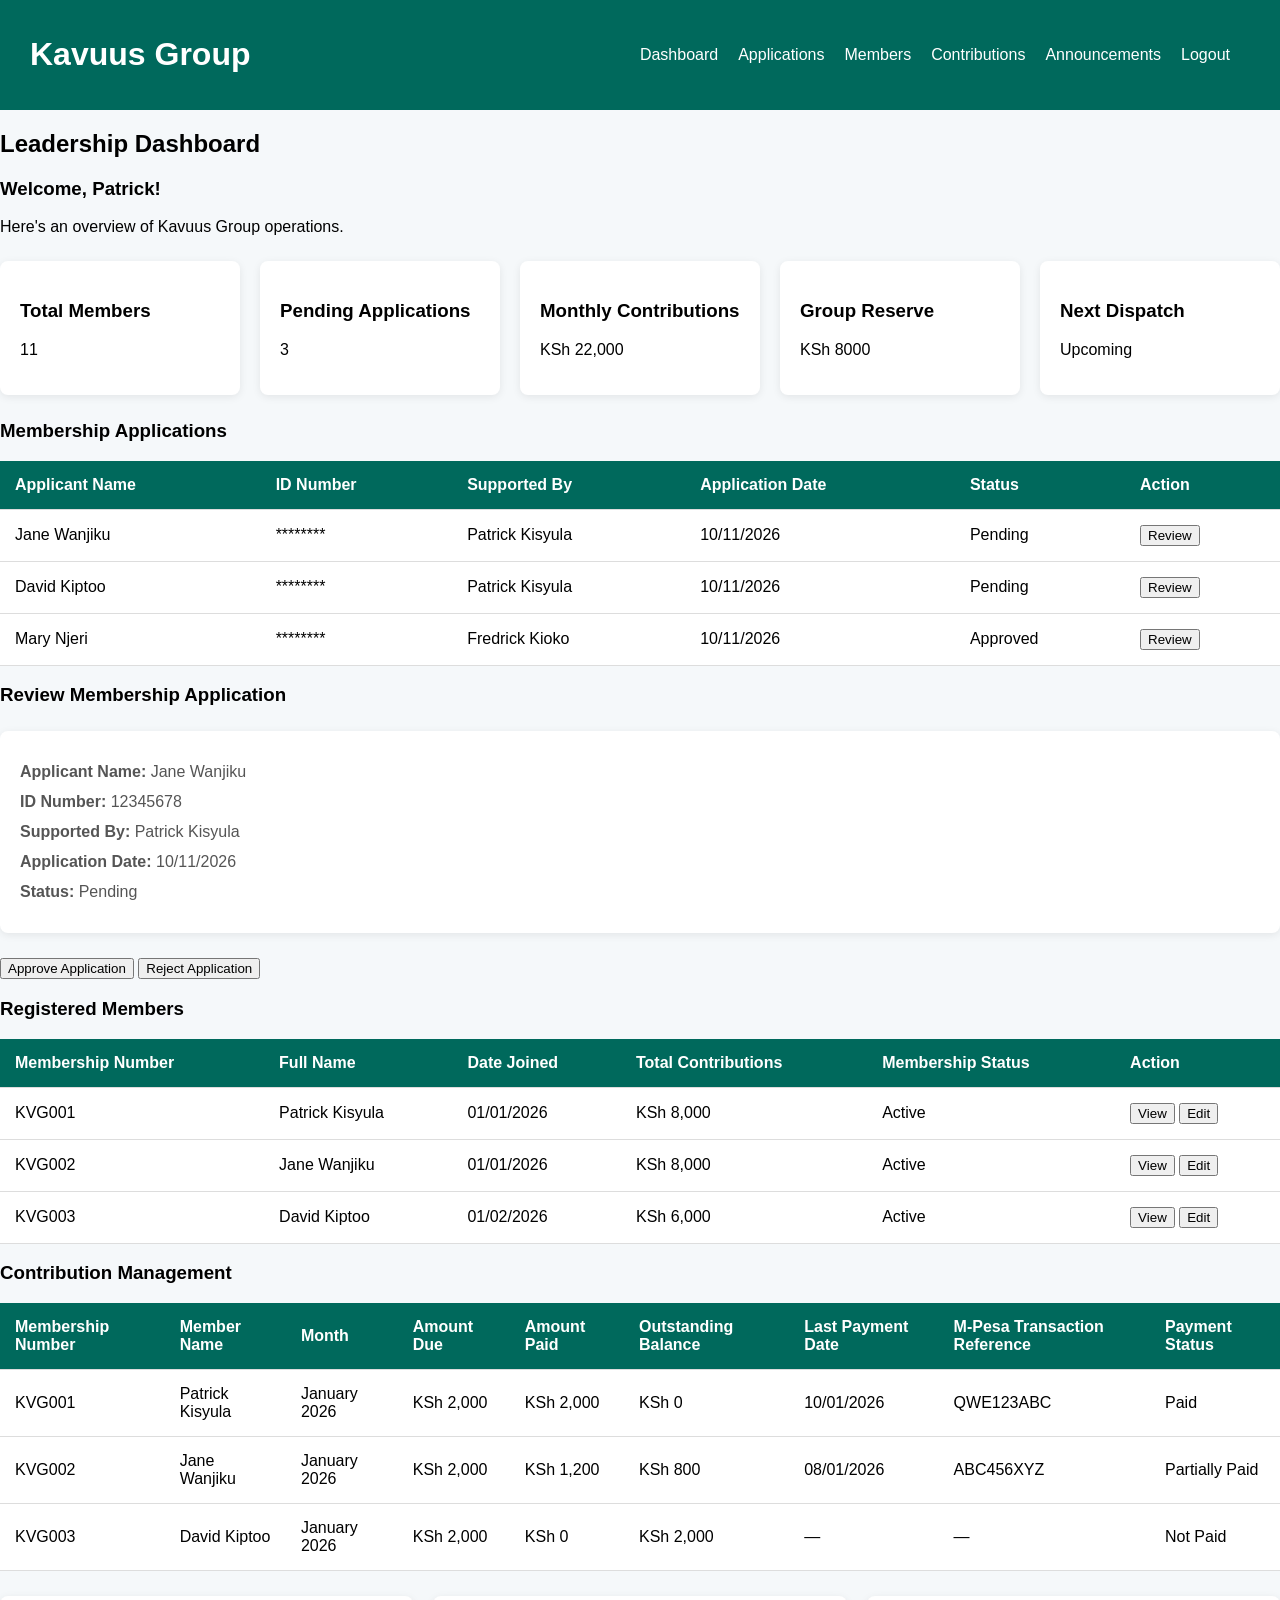
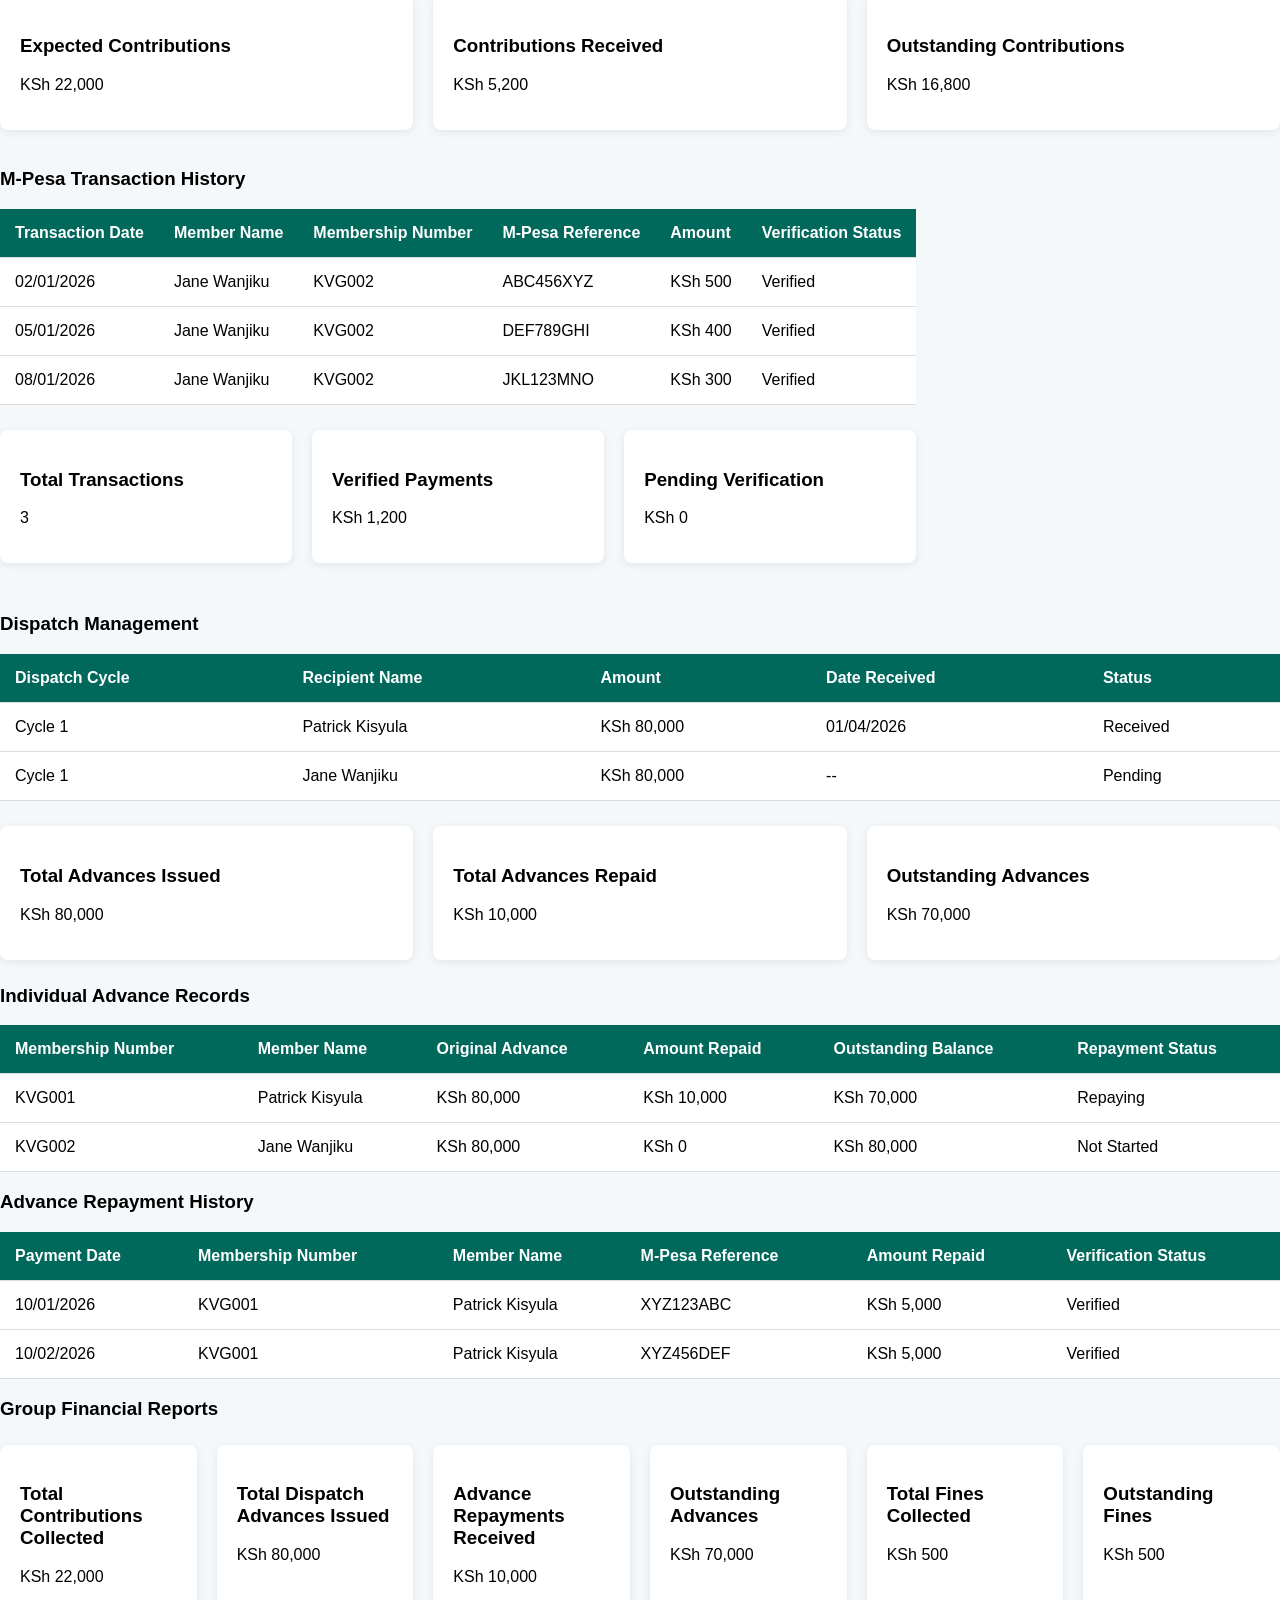
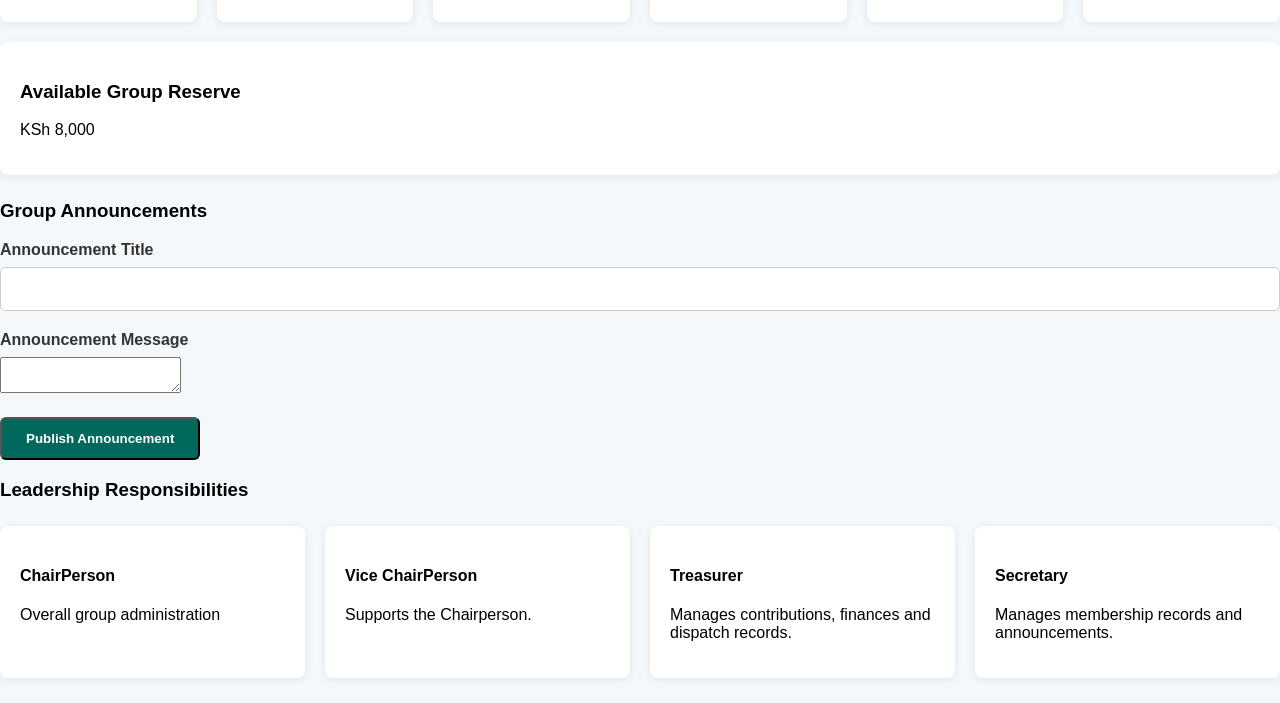
==== leadership/dashboard.html @ bb783218 "Build leadership dashboard structure" ====
<!DOCTYPE html>
<html lang="en">
<head>
    <meta charset="UTF-8">
    <meta name="viewport" content="width=device-width, initial-scale=1.0">
    <title>Kavuus Group | Leadership Dashboard</title>
    <link rel="stylesheet" href="../css/style.css">
</head>
<body>
    <header>
        <h1>Kavuus Group</h1>
        <nav>
            <ul>
                <li><a href="#">Dashboard</a></li>
                <li><a href="#applications">Applications</a></li>
                <li><a href="#members">Members</a></li>
                <li><a href="#contributions">Contributions</a></li>
                <li><a href="#announcements">Announcements</a></li>
                <li><a href="../index.html">Logout</a></li> 
            </ul>
        </nav>
    </header>
    <main>
        <h2>Leadership Dashboard</h2>
        <div class="welcome-section">
            <h3>Welcome, Patrick!</h3>
            <p>Here's an overview of Kavuus Group operations.</p>
        </div>

        <div class="dashboard-cards">
            <div class="dashboard-card">
                <h3>Total Members</h3>
                <p>11</p>
            </div>
            <div class="dashboard-card">
                <h3>Pending Applications</h3>
                <p>3</p>
            </div>
             <div class="dashboard-card">
                <h3>Monthly Contributions</h3>
                <p>KSh 22,000</p>
            </div>
             <div class="dashboard-card">
                <h3>Group Reserve</h3>
                <p>KSh 8000</p>
            </div>
             <div class="dashboard-card">
                <h3>Next Dispatch</h3>
                <p>Upcoming</p>
            </div>
        </div>
        <section id="applications">
            <h3>Membership Applications</h3>
            <table class="contribution-table">
                <thead>
                    <tr>
                        <th>Applicant Name</th>
                        <th>ID Number</th>
                        <th>Supported By</th>
                        <th>Application Date</th>
                        <th>Status</th>
                        <th>Action</th>
                    </tr>
                </thead>
                <tbody>
                    <tr>
                        <td>Jane Wanjiku</td>
                        <td>********</td>
                        <td>Patrick Kisyula</td>
                        <td>10/11/2026</td>
                        <td>Pending</td>
                        <td>
                            <button type="button">Review</button>
                        </td>
                    </tr>
                     <tr>
                        <td>David Kiptoo</td>
                        <td>********</td>
                        <td>Patrick Kisyula</td>
                        <td>10/11/2026</td>
                        <td>Pending</td>
                        <td>
                            <button type="button">Review</button>
                        </td>
                    </tr>
                     <tr>
                        <td>Mary Njeri</td>
                        <td>********</td>
                        <td>Fredrick Kioko</td>
                        <td>10/11/2026</td>
                        <td>Approved</td>
                        <td>
                            <button type="button">Review</button>
                        </td>
                    </tr>
                </tbody>
            </table>
            <div id="application-review">
                <h3>Review Membership Application</h3>
                <div class="member-profile">
                    <p><strong>Applicant Name:</strong> Jane Wanjiku</p>
                    <p><strong>ID Number:</strong> 12345678</p>
                    <p><strong>Supported By:</strong> Patrick Kisyula</p>
                    <p><strong>Application Date:</strong> 10/11/2026</p>
                    <p><strong>Status:</strong> Pending</p>
                </div>
                <div class="application-actions">
                    <button type="button">Approve Application</button>
                    <button type="button">Reject Application</button>
                </div>
            </div>
        </section>
        <section id="members">
            <h3>Registered Members</h3>

            <table class="contribution-table">
                <thead>
                    <tr>
                        <th>Membership Number</th>
                        <th>Full Name</th>
                        <th>Date Joined</th>
                        <th>Total Contributions</th>
                        <th>Membership Status</th>
                        <th>Action</th>
                    </tr>
                </thead>
                <tbody>
                    <tr>
                        <td>KVG001</td>
                        <td>Patrick Kisyula</td>
                        <td>01/01/2026</td>
                        <td>KSh 8,000</td>
                        <td>Active</td>
                        <td>
                            <button type="button">View</button>
                            <button type="button">Edit</button>
                        </td>
                    </tr>
                    <tr>
                        <td>KVG002</td>
                        <td>Jane Wanjiku</td>
                        <td>01/01/2026</td>
                        <td>KSh 8,000</td>
                        <td>Active</td>
                        <td>
                            <button type="button">View</button>
                            <button type="button">Edit</button>
                        </td>
                    </tr>
                      <tr>
                        <td>KVG003</td>
                        <td>David Kiptoo</td>
                        <td>01/02/2026</td>
                        <td>KSh 6,000</td>
                        <td>Active</td>
                        <td>
                            <button type="button">View</button>
                            <button type="button">Edit</button>
                        </td>
                    </tr>
                </tbody>
            </table>
        </section>
        <section id="contributions">
            <h3>Contribution Management</h3>
            <table class="contribution-table">
                <thead>
                    <tr>
                        <th>Membership Number</th>
                        <th>Member Name</th>
                        <th>Month</th>
                        <th>Amount Due</th>
                        <th>Amount Paid</th>
                        <th>Outstanding Balance</th>
                        <th>Last Payment Date</th>
                        <th>M-Pesa Transaction Reference</th>
                        <th>Payment Status</th>
                    </tr>
                </thead>
                <tbody>
                    <tr>
                        <td>KVG001</td>
                        <td>Patrick Kisyula</td>
                        <td>January 2026</td>
                        <td>KSh 2,000</td>
                        <td>KSh 2,000</td>
                        <td>KSh 0</td>
                        <td>10/01/2026</td>
                        <td>QWE123ABC</td>
                        <td>Paid</td>
                    </tr>

                    <tr>
                        <td>KVG002</td>
                        <td>Jane Wanjiku</td>
                        <td>January 2026</td>
                        <td>KSh 2,000</td>
                        <td>KSh 1,200</td>
                        <td>KSh 800</td>
                        <td>08/01/2026</td>
                        <td>ABC456XYZ</td>
                        <td>Partially Paid</td>
                    </tr>

                    <tr>
                        <td>KVG003</td>
                        <td>David Kiptoo</td>
                        <td>January 2026</td>
                        <td>KSh 2,000</td>
                        <td>KSh 0</td>
                        <td>KSh 2,000</td>
                        <td>—</td>
                        <td>—</td>
                        <td>Not Paid</td>
                    </tr>
                </tbody>
            </table>
             <div class="dashboard-cards">
                <div class="dashboard-card">
                    <h3>Expected Contributions</h3>
                    <p>KSh 22,000</p>
                </div>

                <div class="dashboard-card">
                    <h3>Contributions Received</h3>
                    <p>KSh 5,200</p>
                </div>

                <div class="dashboard-card">
                    <h3>Outstanding Contributions</h3>
                    <p>KSh 16,800</p>
                </div>
                <div>
                    <h3>M-Pesa Transaction History</h3>
                    <table class="contribution-table">
                        <thead>
                            <tr>
                                <th>Transaction Date</th>
                                <th>Member Name</th>
                                <th>Membership Number</th>
                                <th>M-Pesa Reference</th>
                                <th>Amount</th>
                                <th>Verification Status</th>
                            </tr>
                        </thead>
                        <tbody>
                            <tr>
                                <td>02/01/2026</td>
                                <td>Jane Wanjiku</td>
                                <td>KVG002</td>
                                <td>ABC456XYZ</td>
                                <td>KSh 500</td>
                                <td>Verified</td>
                            </tr>

                            <tr>
                                <td>05/01/2026</td>
                                <td>Jane Wanjiku</td>
                                <td>KVG002</td>
                                <td>DEF789GHI</td>
                                <td>KSh 400</td>
                                <td>Verified</td>
                            </tr>

                            <tr>
                                <td>08/01/2026</td>
                                <td>Jane Wanjiku</td>
                                <td>KVG002</td>
                                <td>JKL123MNO</td>
                                <td>KSh 300</td>
                                <td>Verified</td>
                            </tr>
                        </tbody>
                    </table>
                    <div class="dashboard-cards">
                        <div class="dashboard-card">
                            <h3>Total Transactions</h3>
                            <p>3</p>
                        </div>

                        <div class="dashboard-card">
                            <h3>Verified Payments</h3>
                            <p>KSh 1,200</p>
                        </div>

                        <div class="dashboard-card">
                            <h3>Pending Verification</h3>
                            <p>KSh 0</p>
                        </div>
                    </div>
                </div>
                
            </div>
        </section>
        <section id="dispatch">
            <h3>Dispatch Management</h3>
            <table class="contribution-table">
                <thead>
                    <tr>
                        <th>Dispatch Cycle</th>
                        <th>Recipient Name</th>
                        <th>Amount</th>
                        <th>Date Received</th>
                        <th>Status</th>
                    </tr>
                </thead>
                <tbody>
                    <tr>
                        <td>Cycle 1</td>
                        <td>Patrick Kisyula</td>
                        <td>KSh 80,000</td>
                        <td>01/04/2026</td>
                        <td>Received</td>
                    </tr>
                     <tr>
                        <td>Cycle 1</td>
                        <td>Jane Wanjiku</td>
                        <td>KSh 80,000</td>
                        <td>--</td>
                        <td>Pending</td>
                    </tr>
                    
                </tbody>
            </table>
            <div class="dashboard-cards">
                <div class="dashboard-card">
                    <h3>Total Advances Issued</h3>
                    <p>KSh 80,000</p>
                </div>

                        <div class="dashboard-card">
                            <h3>Total Advances Repaid</h3>
                            <p>KSh 10,000</p>
                        </div>

                        <div class="dashboard-card">
                            <h3>Outstanding Advances</h3>
                            <p>KSh 70,000</p>
                        </div>
                    </div>
                    <div>
                        <h3>Individual Advance Records</h3>
                        <table class="contribution-table">
                            <thead>
                                <tr>
                                    <th>Membership Number</th>
                                    <th>Member Name</th>
                                    <th>Original Advance</th>
                                    <th>Amount Repaid</th>
                                    <th>Outstanding Balance</th>
                                    <th>Repayment Status</th>
                                </tr>
                            </thead>
                           <tbody>
                                <tr>
                                    <td>KVG001</td>
                                    <td>Patrick Kisyula</td>
                                    <td>KSh 80,000</td>
                                    <td>KSh 10,000</td>
                                    <td>KSh 70,000</td>
                                    <td>Repaying</td>
                                </tr>

                                <tr>
                                    <td>KVG002</td>
                                    <td>Jane Wanjiku</td>
                                    <td>KSh 80,000</td>
                                    <td>KSh 0</td>
                                    <td>KSh 80,000</td>
                                    <td>Not Started</td>
                                </tr>
                            </tbody>
                        </table>
                        <div>
                            <h3>Advance Repayment History</h3>
                            <table class="contribution-table">
                                <thead>
                                    <tr>
                                        <th>Payment Date</th>
                                        <th>Membership Number</th>
                                        <th>Member Name</th>
                                        <th>M-Pesa Reference</th>
                                        <th>Amount Repaid</th>
                                        <th>Verification Status</th>
                                    </tr>
                                </thead>
                                <tbody>
                                    <tr>
                                        <td>10/01/2026</td>
                                        <td>KVG001</td>
                                        <td>Patrick Kisyula</td>
                                        <td>XYZ123ABC</td>
                                        <td>KSh 5,000</td>
                                        <td>Verified</td>
                                    </tr>

                                    <tr>
                                        <td>10/02/2026</td>
                                        <td>KVG001</td>
                                        <td>Patrick Kisyula</td>
                                        <td>XYZ456DEF</td>
                                        <td>KSh 5,000</td>
                                        <td>Verified</td>
                                    </tr>
                                </tbody>
                            </table>
                        </div>
                    </div>
           
        </section>
        <section id="financial-reports">
            <h3>Group Financial Reports</h3>
            <div class="dashboard-cards">
                <div class="dashboard-card">
                    <h3>Total Contributions Collected</h3>
                    <p>KSh 22,000</p>
                </div>
                <div class="dashboard-card">
                    <h3>Total Dispatch Advances Issued</h3>
                    <p>KSh 80,000</p>
                </div>
                <div class="dashboard-card">
                    <h3>Advance Repayments Received</h3>
                    <p>KSh 10,000</p>
                </div>
                <div class="dashboard-card">
                    <h3>Outstanding Advances</h3>
                    <p>KSh 70,000</p>
                </div>
                 <div class="dashboard-card">
                    <h3>Total Fines Collected</h3>
                    <p>KSh 500</p>
                </div>
                 <div class="dashboard-card">
                    <h3>Outstanding Fines</h3>
                    <p>KSh 500</p>
                </div>
                 <div class="dashboard-card">
                    <h3>Available Group Reserve</h3>
                    <p>KSh 8,000</p>
                </div>
            </div>
        </section>
     
        <section id="announcements">
            <h3>Group Announcements</h3>
            <form action="" >
                <div class="form-group">
                    <label for="announcement-title">Announcement Title</label>
                    <input type="text" id="announcement-title" name="announcementTitle" required>
                </div>
                  <div class="form-group">
                    <label for="announcement-message">Announcement Message</label>
                   <textarea id="announcement-message" name="announcementMessage" required></textarea>
                </div>
                <button type="submit" class="cta-button"> Publish Announcement</button>
            </form>
        </section>
        <section id="responsibilities">
            <h3>Leadership Responsibilities</h3>
            <div class="dashboard-cards">
                <div class="dashboard-card">
                <h4>ChairPerson</h4>
                <p>Overall group administration</p>
            </div>
            <div class="dashboard-card">
                <h4>Vice ChairPerson</h4>
                <p>Supports the Chairperson.</p>
            </div>
            <div class="dashboard-card">
                <h4>Treasurer</h4>
                <p>Manages contributions, finances and dispatch records.</p>
            </div>
            <div class="dashboard-card">
                <h4>Secretary</h4>
                <p>Manages membership records and announcements.</p>
            </div>
            </div>
        </section>
    </main>
    
</body>
</html>
---- css/style.css ----
* {
    box-sizing: border-box;
}

body {
    margin: 0;
    font-family: Arial, Helvetica, sans-serif;
    background-color: #f5f8fa;
}

header {
    background-color: #00695c;
}
nav  ul{
    display: flex;
    justify-content: space-between;
    align-items: center;
    background-color: #00695c;
    padding: 10px 20px;
}

ul {
    display: flex;
    gap: 20px;
    list-style: none;
    margin: 0;
    padding: 0;
}

.logo {
    width: 80px;
    height: auto;
}

nav a {
    color: white;
    text-decoration: none;
}

#home {
    padding: 80px 40px;
    text-align: center;
}

#home h1{
    font-size: 42px;
    font-weight: bold;
}

#home p {
    line-height: 1.6;
    margin-bottom: 30px;
}

.cta-button {
    display: inline-block;
    background-color: #00695c;
    color: white;
    padding: 12px 24px;
    text-decoration: none;
    font-weight: bold;
    border-radius: 6px;
    transition: background-color 0.3s ease;
}

.cta-button:hover {
    background-color: #004d40;
}

#about {
    padding: 60px 40px;
}

#about h2 {
 max-width:700px ; 
 margin: 0 auto; 
}

.steps-container {
    display: flex;
    gap: 20px;
    background-color: white;
    border-radius: 8px;
    padding: 20px;
    align-items: stretch;
    flex-wrap: wrap;
    margin-top: 30px;
}

.step {
    flex: 1;
    box-shadow: 0 2px 8px rgba(0, 0, 0, 0.08);
}

.step h3 {
    color: #00695c;
    margin-top: 0;
}

.step p {
    line-height: 1.6;
    color: #555;
    margin-bottom: 0;
}

#membership {
    padding: 60px 40px;
    text-align: center;
}

#membership h2 {
    color: #00695c;
    margin-bottom: 25px;
    
}

#membership p {
    max-width: 700px;
    margin: 0 auto 20px;
    line-height: 1.6;
    color: #555;

}

#contact {
    padding: 60px 40px;
    text-align: center;
    background-color: #e8f4f3;

}

#contact h2 {
    color: #00695c;
    margin-bottom: 25px;
}

#contact p {
    line-height: 1.6;
    color: #555;
}

#contact a {
    color: #00695c;
    text-decoration: underline;
}

#application{
    padding: 60px 20px;
    background-color: #f5f8fa;
}

#application h2 {
    text-align: center;
    color: #00695c;
    margin-top: 30px;
}

#application form {
    max-width: 600px;
    margin: 0 auto;
    padding: 30px;
    background-color: white;
    border-radius: 8px;
    box-shadow: 0 2px 8px rgba(0, 0, 0, 0.08);
}

.form-group {
    margin-bottom: 20px;
}

.form-group label {
    display: block;
    margin-bottom: 8px;
    font-weight: bold;
    color: #333;
}

.form-group input:not([type='checkbox']){
    width: 100%;
    padding: 12px;
    border: 1px solid #ccc;
    border-radius: 5px;
    font-size: 16px;
}

.form-group input:focus {
    outline: none;
    border-color: #00695c;
    box-shadow: 0 0 5px rgba(0, 105, 92, 0.25);
}

.form-group input[type='checkbox']{
    margin-right: 8px;
    accent-color: #00695c;
}
#application button {
    width: 100%;
    border: none;
    cursor: pointer;
    font-size: 16px;
}
#application button:hover {
    background-color: #004d40;
}

#form-message {
    color: #00695c;
    text-align: center;
    margin-bottom: 20px;
    font-weight: bold;
}

#application button:disabled {
    background-color: #999;
    cursor: not-allowed;
    opacity: 0.7;
}

.dashboard-cards {
    display: flex;
    gap: 20px;
    flex-wrap: wrap;
    margin: 25px 0;
}

.dashboard-card {
    flex: 1 1 180px;
    padding: 20px;
    background-color: white;
    border-radius: 8px;
    box-shadow: 0 2px 8px rgba(0, 0, 0, 0.08);
}

.contribution-table {
    width: 100%;
    border-collapse: collapse;
    background-color: white;
}

.contribution-table th,
.contribution-table td {
    padding: 15px;
    text-align: left;
    border-bottom: 1px solid #ddd;
}

.contribution-table th {
    background-color: #00695c;
    color: white;
}

header {
    display: flex;
    justify-content: space-between;
    align-items: center;
    padding: 15px 30px;
    background-color: #00695c;
    color: white;

}
header ul {
    display: flex;
    gap: 20px;
    list-style: none;
}

header a {
    color: white;
    text-decoration: none;
}
.member-profile {
    background-color: white;
    padding: 20px;
    margin: 25px 0;
    border-radius: 8px;
    box-shadow: 0 2px 8px rgba(0, 0, 0, 0.08);
}

.member-profile h3 {
    color: #00695c;
    margin-top: 0;
}

.member-profile p {
    margin: 12px 0;
    color: #555;
}
@media (max-width: 768px) {
    .steps-container {
        flex-direction: column;
    }
    #application form {
        padding: 20px;
    }

    .dashboard-cards {
        flex-direction: column;
    }
}
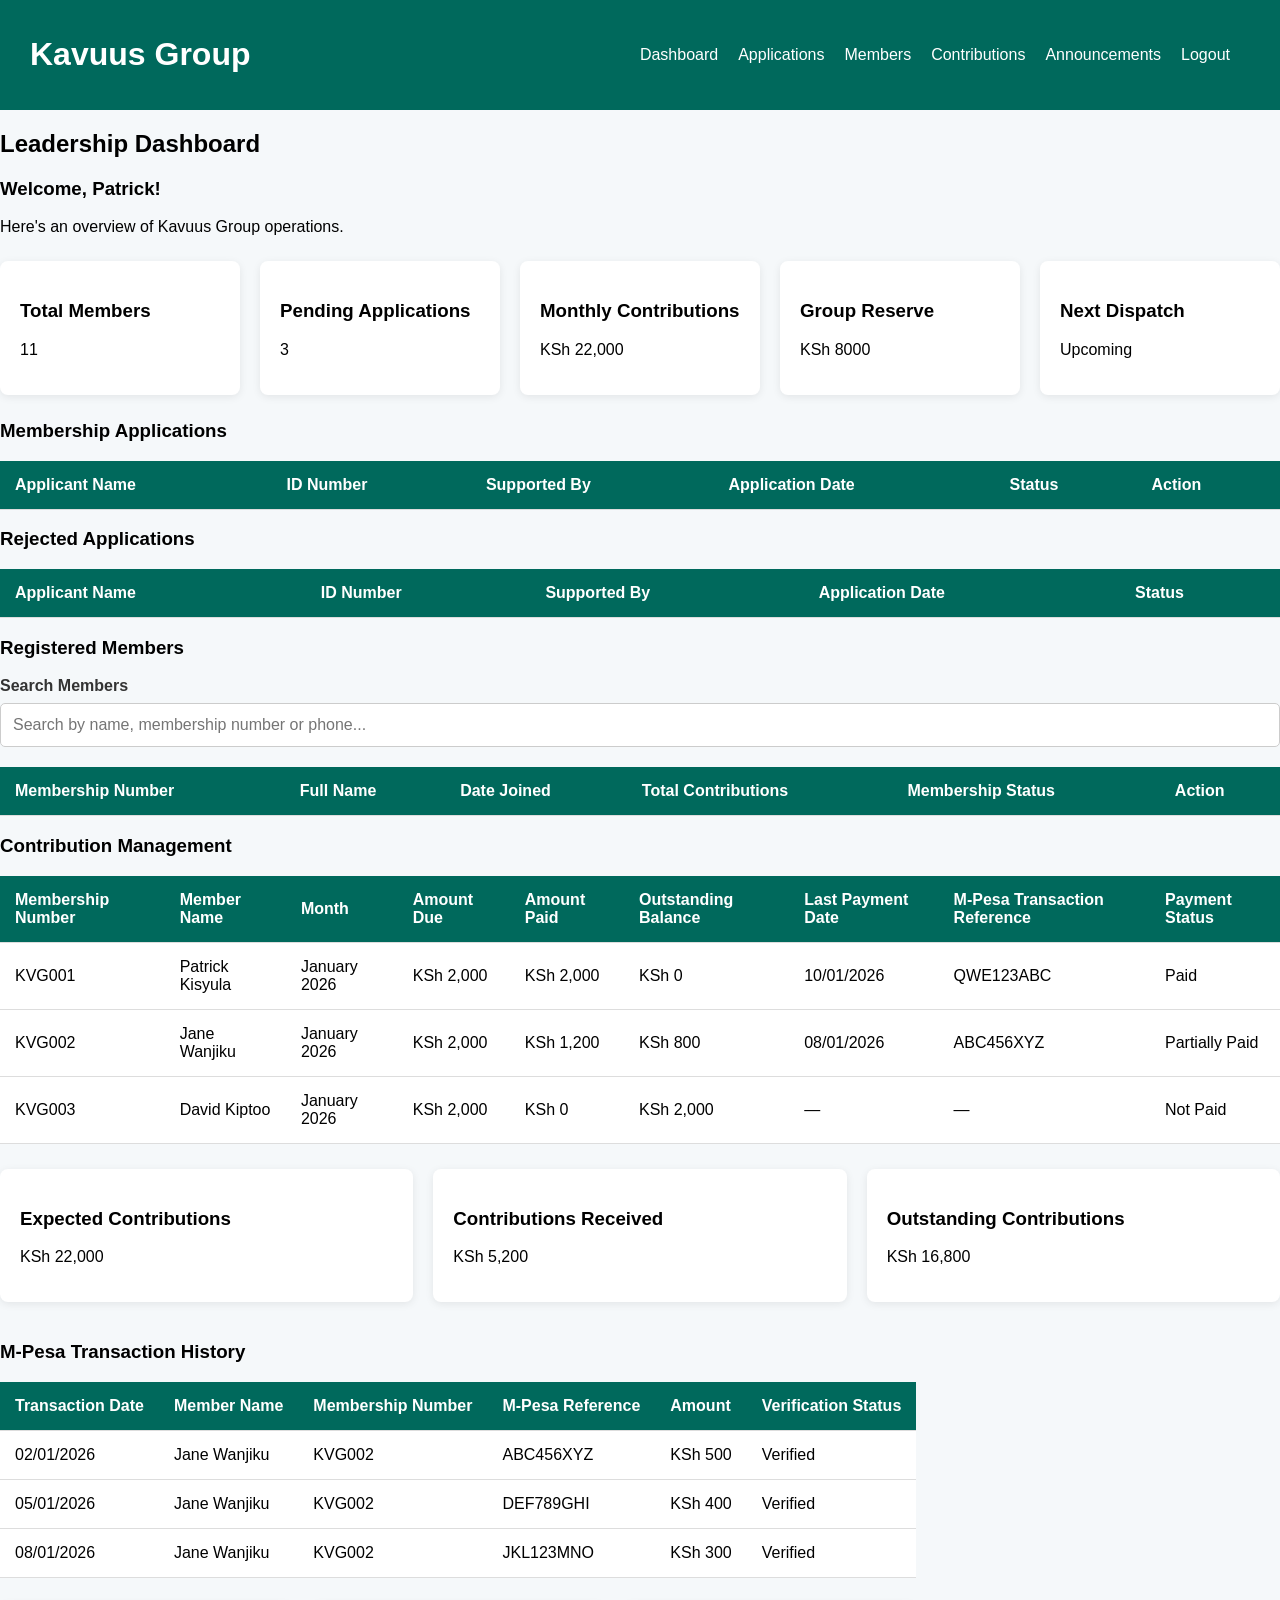
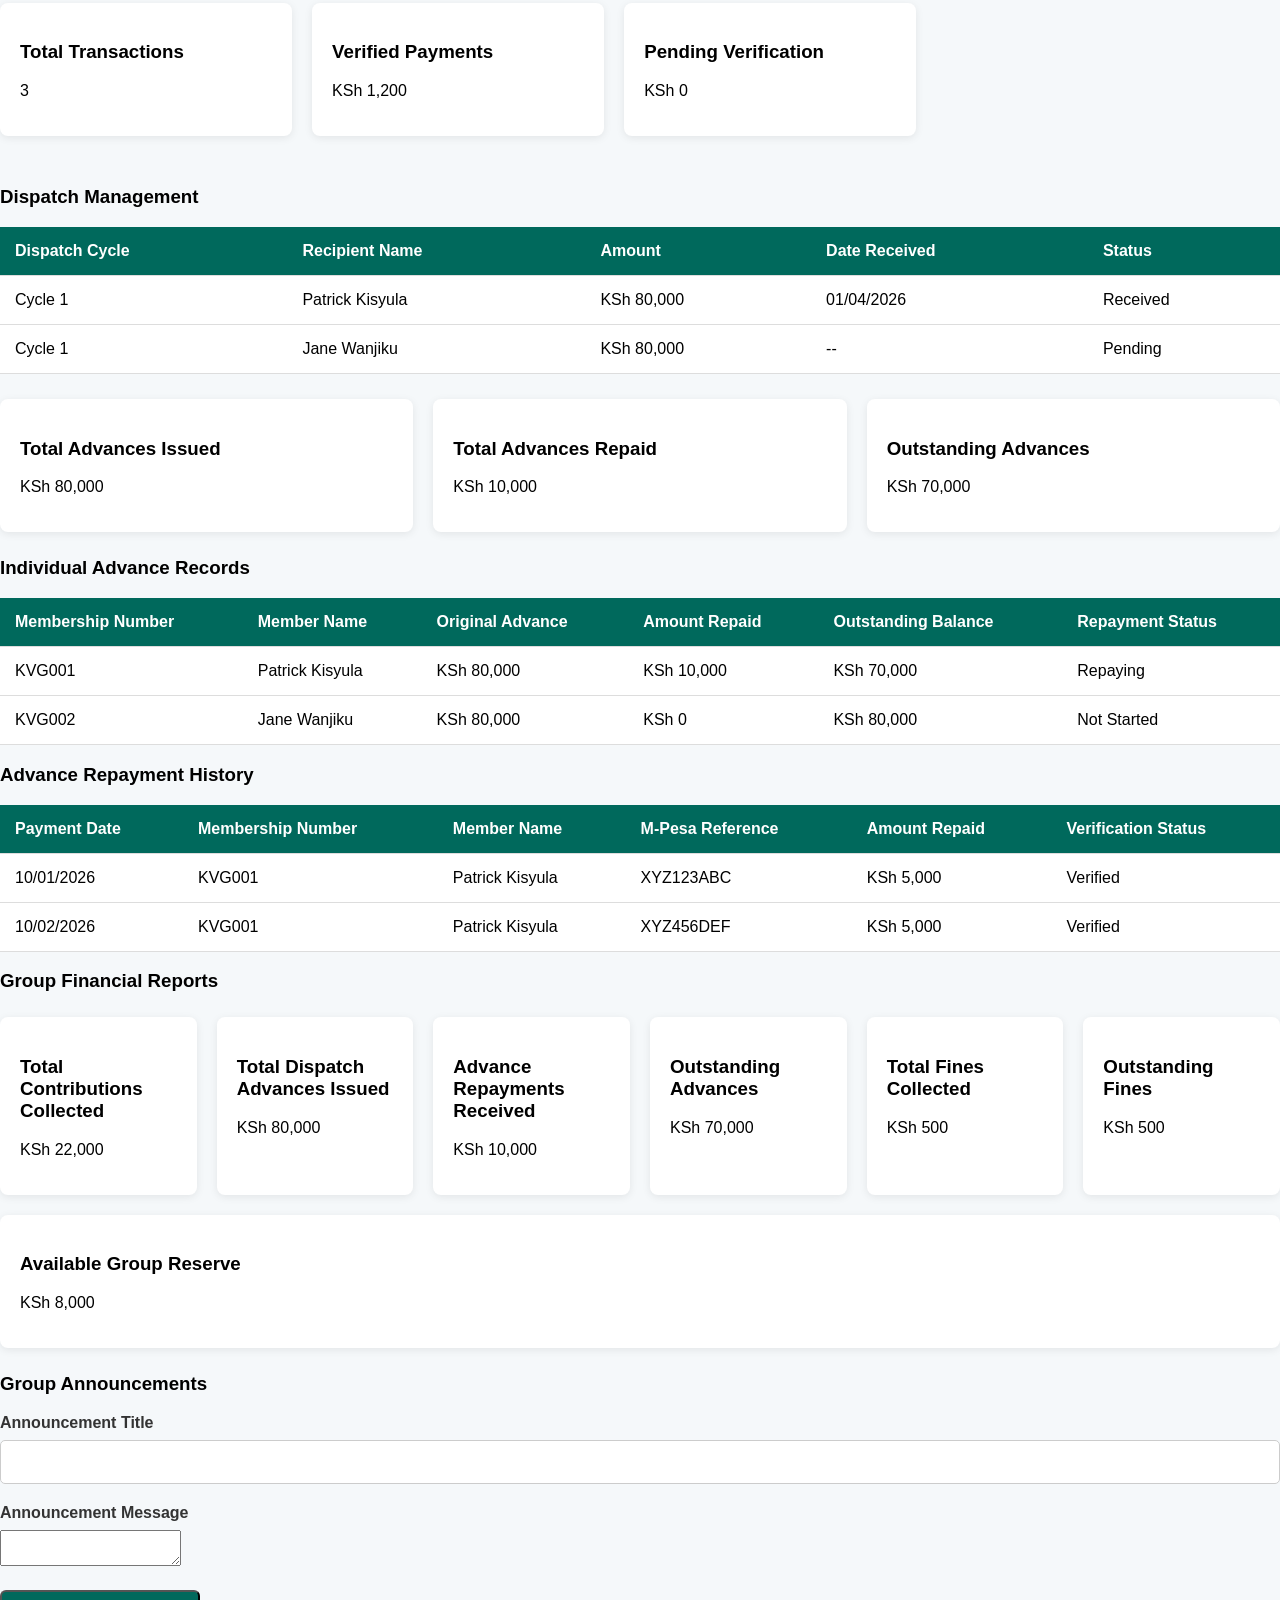
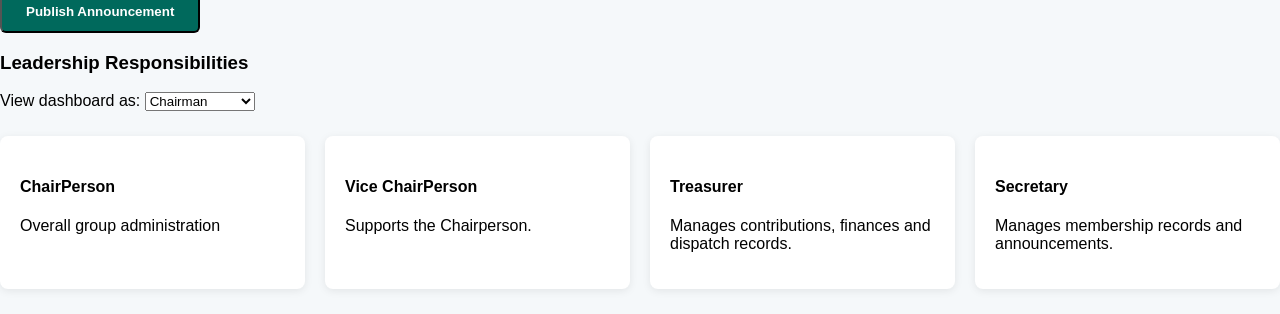
==== commit d1c54623: "Implement member management and search" ====
--- a/leadership/dashboard.html
+++ b/leadership/dashboard.html
@@ -5,6 +5,7 @@
     <meta name="viewport" content="width=device-width, initial-scale=1.0">
     <title>Kavuus Group | Leadership Dashboard</title>
     <link rel="stylesheet" href="../css/style.css">
+    <script src="../js/script.js" defer></script>
 </head>
 <body>
     <header>
@@ -62,8 +63,8 @@
                         <th>Action</th>
                     </tr>
                 </thead>
-                <tbody>
-                    <tr>
+                <tbody id="applications-list">
+                    <!-- <tr>
                         <td>Jane Wanjiku</td>
                         <td>********</td>
                         <td>Patrick Kisyula</td>
@@ -92,27 +93,54 @@
                         <td>
                             <button type="button">Review</button>
                         </td>
-                    </tr>
+                    </tr> -->
                 </tbody>
             </table>
-            <div id="application-review">
+            <div id="application-review" hidden>
                 <h3>Review Membership Application</h3>
                 <div class="member-profile">
-                    <p><strong>Applicant Name:</strong> Jane Wanjiku</p>
-                    <p><strong>ID Number:</strong> 12345678</p>
-                    <p><strong>Supported By:</strong> Patrick Kisyula</p>
-                    <p><strong>Application Date:</strong> 10/11/2026</p>
-                    <p><strong>Status:</strong> Pending</p>
-                </div>
-                <div class="application-actions">
-                    <button type="button">Approve Application</button>
-                    <button type="button">Reject Application</button>
-                </div>
-            </div>
+                    <p><strong>Applicant Name:</strong> <span id="review-name">Jane Wanjiku</span></p>
+                    <p><strong>Phone Number:</strong> <span id="review-phone">-</span></p>
+                    <p><strong>Email:</strong> <span id="review-email">-</span></p>
+                    <p><strong>ID Number:</strong> <span id="review-id">12345678</span></p>
+                    <p><strong>Supported By:</strong> <span id="review-supporter">Patrick Kisyula</span></p>
+                    <p><strong>Application Date:</strong> <span id="review-date">-</span></p>
+                    <p><strong>Status:</strong> <span id="review-status">Pending</span></p>
+                </div>
+                <div class="application-actions" id="chairman-actions">
+                    <button type="button" id="approve-application">Approve Application</button>
+                    <button type="button" id="reject-application">Reject Application</button>
+                </div>
+            </div>
+        </section>
+        <section id="rejected-applications">
+            <h3>Rejected Applications</h3>
+
+            <table class="contribution-table">
+                <thead>
+                    <tr>
+                        <th>Applicant Name</th>
+                        <th>ID Number</th>
+                        <th>Supported By</th>
+                        <th>Application Date</th>
+                        <th>Status</th>
+                    </tr>
+                </thead>
+
+                <tbody id="rejected-applications-list">
+                </tbody>
+            </table>
         </section>
         <section id="members">
             <h3>Registered Members</h3>
-
+            <div class="form-group">
+                <label for="member-search">Search Members</label>
+                <input
+                    type="search"
+                    id="member-search"
+                    placeholder="Search by name, membership number or phone..."
+                >
+            </div>
             <table class="contribution-table">
                 <thead>
                     <tr>
@@ -124,8 +152,8 @@
                         <th>Action</th>
                     </tr>
                 </thead>
-                <tbody>
-                    <tr>
+                <tbody id="members-list">
+                    <!-- <tr>
                         <td>KVG001</td>
                         <td>Patrick Kisyula</td>
                         <td>01/01/2026</td>
@@ -157,9 +185,51 @@
                             <button type="button">View</button>
                             <button type="button">Edit</button>
                         </td>
-                    </tr>
+                    </tr> -->
                 </tbody>
             </table>
+        </section>
+        <section id="member-details" hidden>
+            <h3>Member Details</h3>
+            <p><strong>Membership Number:</strong> <span id="detail-number">-</span></p>
+            <p><strong>Full Name:</strong> <span id="detail-name">-</span></p>
+            <p><strong>Phone Number:</strong> <span id="detail-phone">-</span></p>
+            <p><strong>Email:</strong> <span id="detail-email">-</span></p>
+            <p><strong>National ID:</strong> <span id="detail-id">-</span></p>
+            <p><strong>Supporting Member:</strong> <span id="detail-supporter">-</span></p>
+            <p><strong>Date Joined:</strong> <span id="detail-date">-</span></p>
+            <p><strong>Status:</strong> <span id="detail-status">-</span></p>
+        </section>
+        <section id="edit-member-form" hidden>
+            <h3>Edit Member</h3>
+
+            <form id="member-edit-form">
+                <div class="form-group">
+                    <label for="edit-phone">Phone Number</label>
+                    <input type="tel" id="edit-phone" required>
+                </div>
+
+                <div class="form-group">
+                    <label for="edit-email">Email Address</label>
+                    <input type="email" id="edit-email" required>
+                </div>
+
+                <div class="form-group">
+                    <label for="edit-supporter">Supporting Member</label>
+                    <input type="text" id="edit-supporter" required>
+                </div>
+
+                <div class="form-group">
+                    <label for="edit-status">Membership Status</label>
+                    <select id="edit-status">
+                        <option value="Active">Active</option>
+                        <option value="Suspended">Suspended</option>
+                        <option value="Inactive">Inactive</option>
+                    </select>
+                </div>
+
+                <button type="submit">Save Changes</button>
+            </form>
         </section>
         <section id="contributions">
             <h3>Contribution Management</h3>
@@ -458,6 +528,16 @@
         </section>
         <section id="responsibilities">
             <h3>Leadership Responsibilities</h3>
+            <div class="role-selector">
+                <label for="leadership-role">View dashboard as:</label>
+
+                <select id="leadership-role">
+                    <option value="chairman">Chairman</option>
+                    <option value="vice-chairman">Vice Chairman</option>
+                    <option value="treasurer">Treasurer</option>
+                    <option value="secretary">Secretary</option>
+                </select>
+            </div>
             <div class="dashboard-cards">
                 <div class="dashboard-card">
                 <h4>ChairPerson</h4>
--- a/css/style.css
+++ b/css/style.css
@@ -284,6 +284,10 @@
 .member-profile p {
     margin: 12px 0;
     color: #555;
+}
+
+[hidden] {
+    display: none !important;
 }
 @media (max-width: 768px) {
     .steps-container {
@@ -296,4 +300,5 @@
     .dashboard-cards {
         flex-direction: column;
     }
-}+}
+
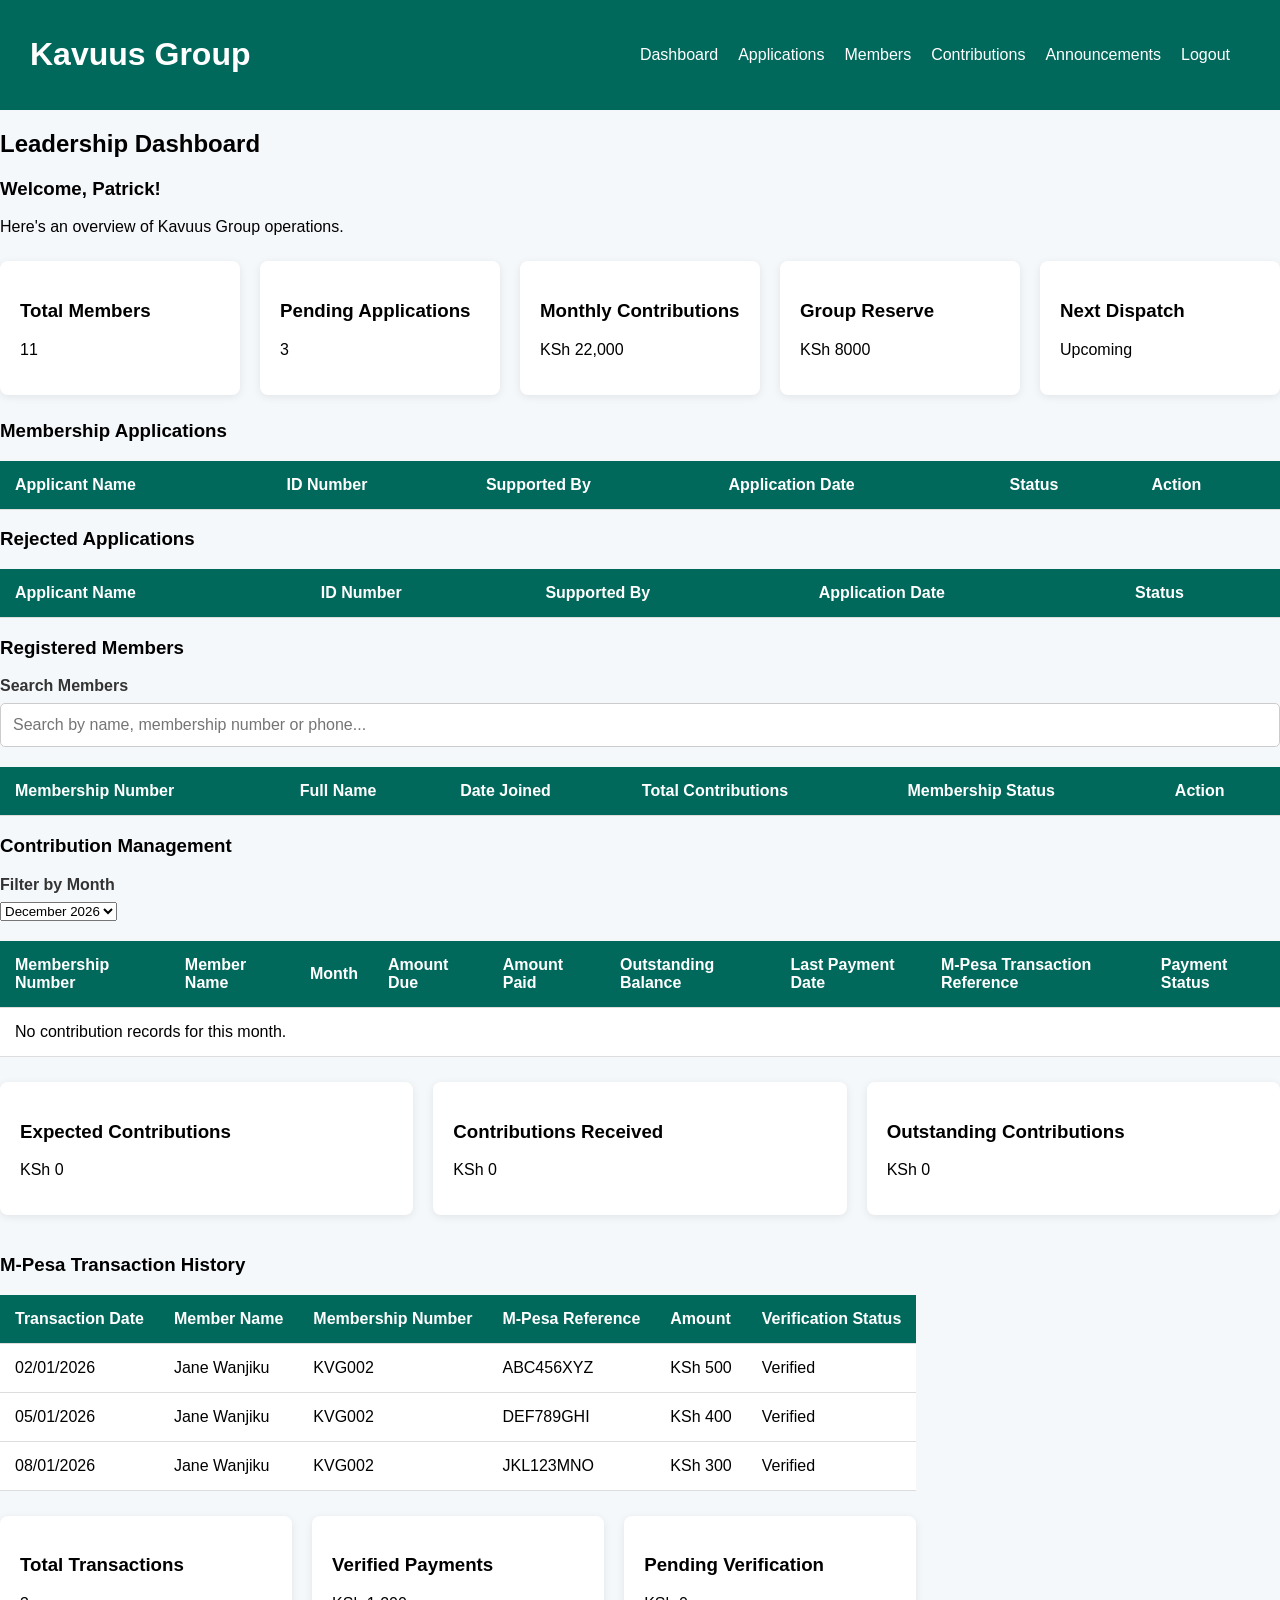
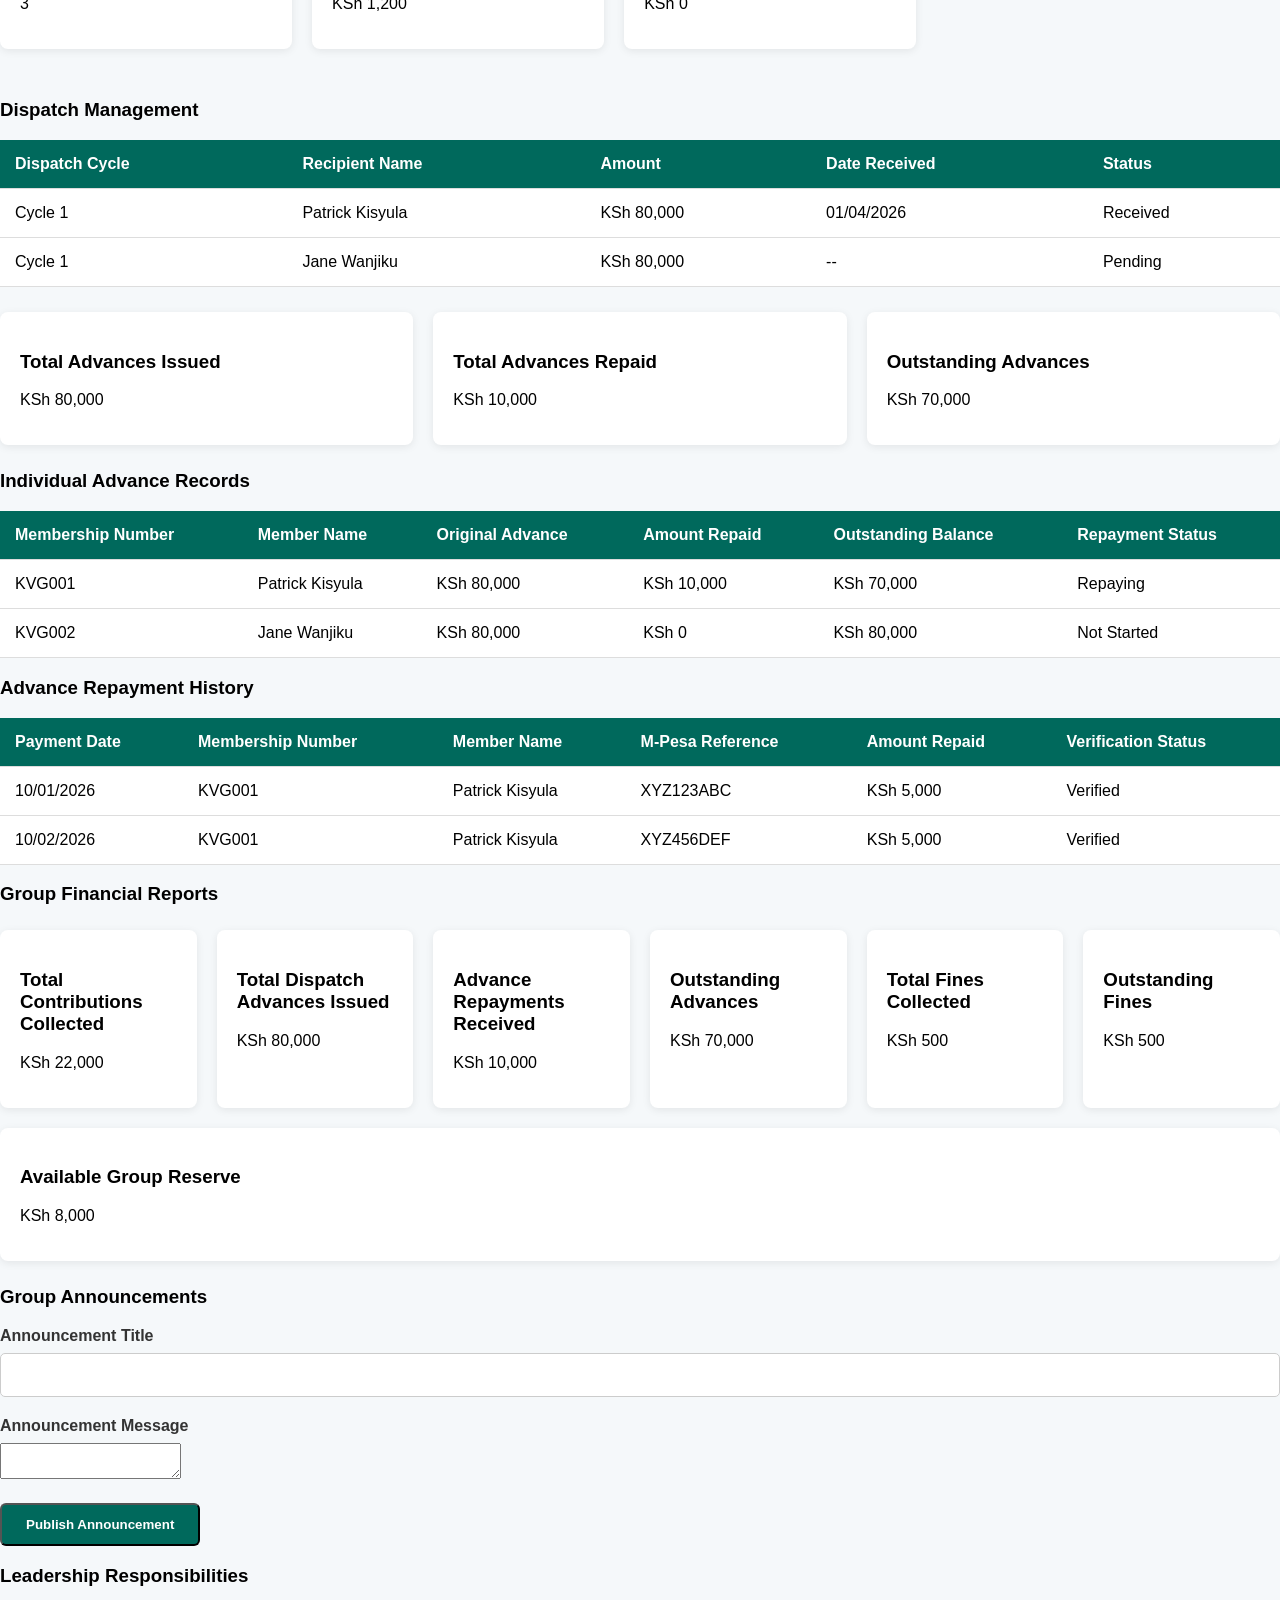
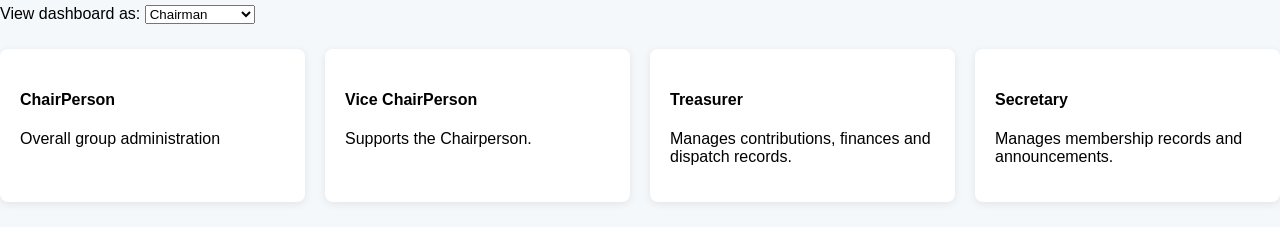
==== commit dd8502c4: "Add monthly contribution filtering and summary" ====
--- a/leadership/dashboard.html
+++ b/leadership/dashboard.html
@@ -6,6 +6,7 @@
     <title>Kavuus Group | Leadership Dashboard</title>
     <link rel="stylesheet" href="../css/style.css">
     <script src="../js/script.js" defer></script>
+    <script src="../js/contributions.js" defer></script>
 </head>
 <body>
     <header>
@@ -233,6 +234,12 @@
         </section>
         <section id="contributions">
             <h3>Contribution Management</h3>
+            <div class="form-group">
+                <label for="contribution-month">Filter by Month</label>
+                <select id="contribution-month">
+                    <option value="current">Current Month</option>
+                </select>
+            </div>
             <table class="contribution-table">
                 <thead>
                     <tr>
@@ -247,7 +254,7 @@
                         <th>Payment Status</th>
                     </tr>
                 </thead>
-                <tbody>
+                <tbody id="contributions-list">
                     <tr>
                         <td>KVG001</td>
                         <td>Patrick Kisyula</td>
@@ -288,17 +295,17 @@
              <div class="dashboard-cards">
                 <div class="dashboard-card">
                     <h3>Expected Contributions</h3>
-                    <p>KSh 22,000</p>
+                    <p id="expected-contributions">KSh 22,000</p>
                 </div>
 
                 <div class="dashboard-card">
                     <h3>Contributions Received</h3>
-                    <p>KSh 5,200</p>
+                    <p id="received-contributions">KSh 5,200</p>
                 </div>
 
                 <div class="dashboard-card">
                     <h3>Outstanding Contributions</h3>
-                    <p>KSh 16,800</p>
+                    <p id="outstanding-contributions">KSh 16,800</p>
                 </div>
                 <div>
                     <h3>M-Pesa Transaction History</h3>
@@ -313,7 +320,7 @@
                                 <th>Verification Status</th>
                             </tr>
                         </thead>
-                        <tbody>
+                        <tbody id="mpesa-transactions-list">
                             <tr>
                                 <td>02/01/2026</td>
                                 <td>Jane Wanjiku</td>
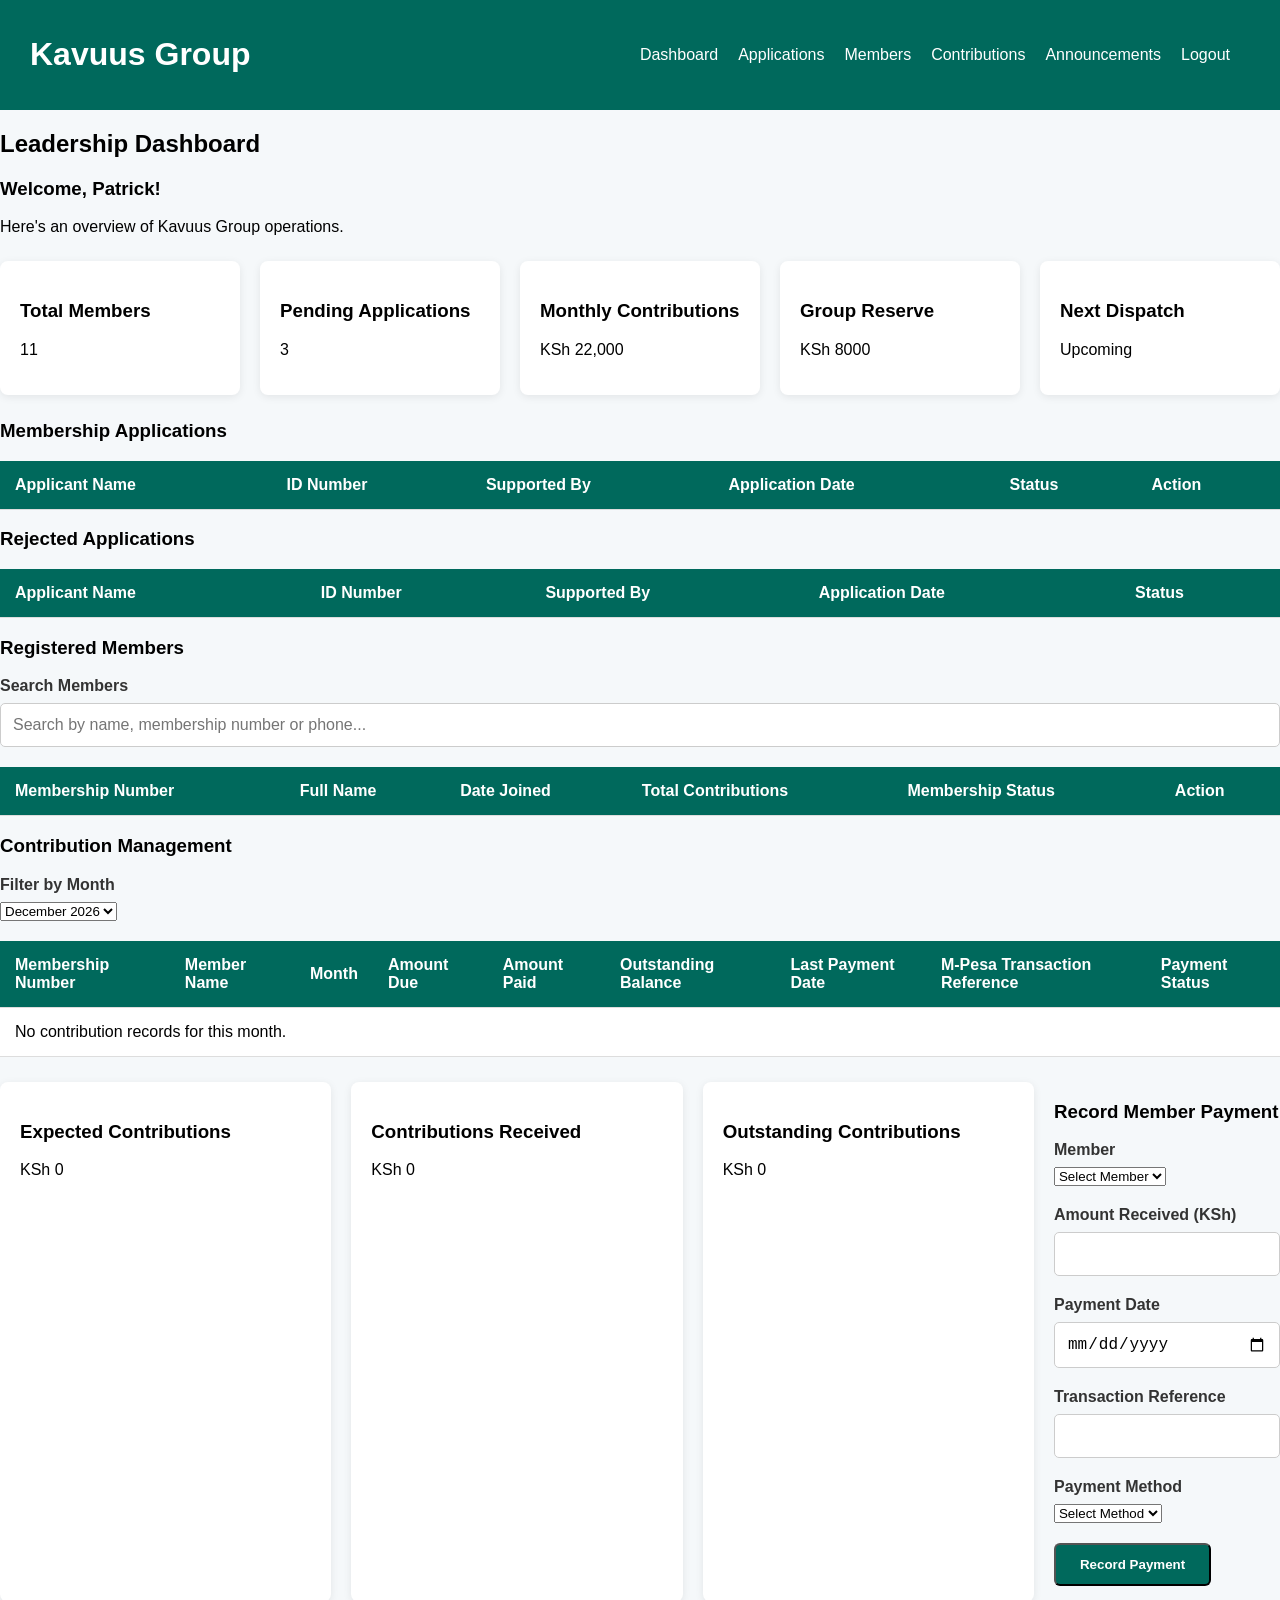
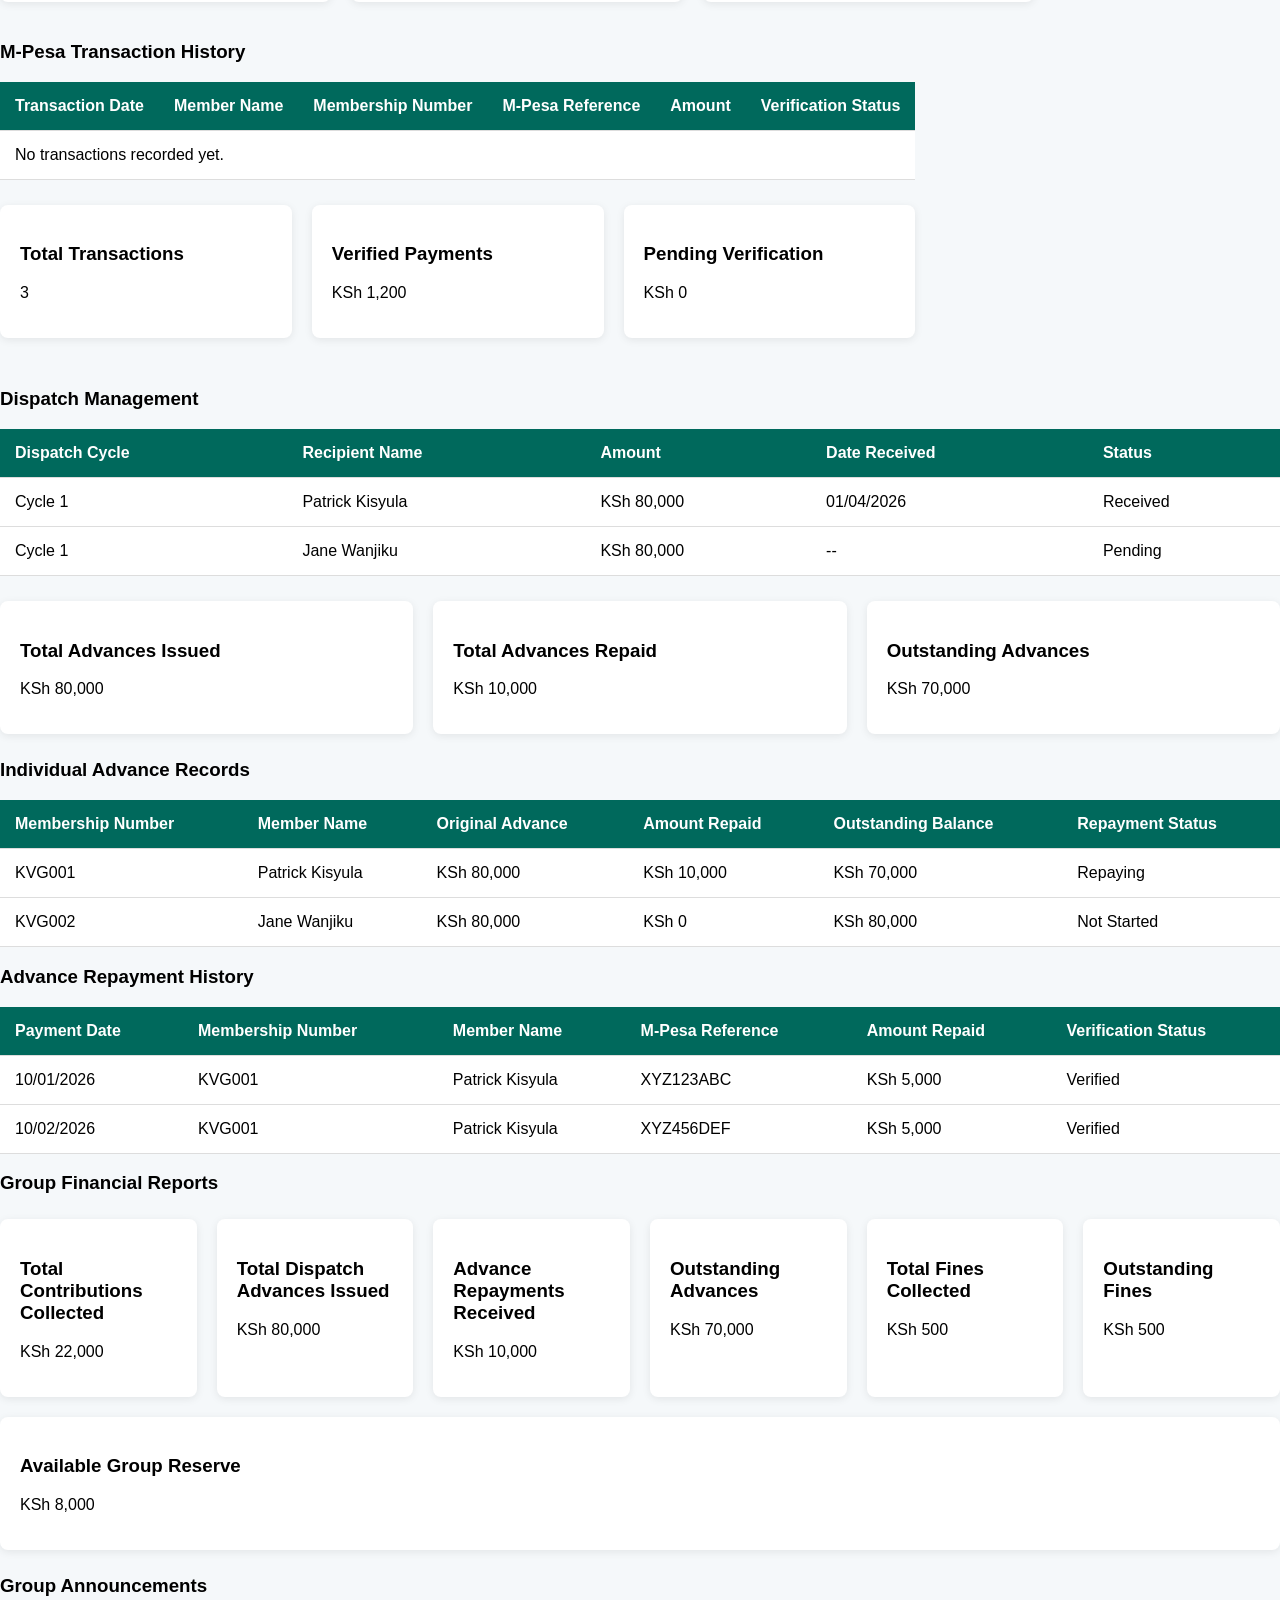
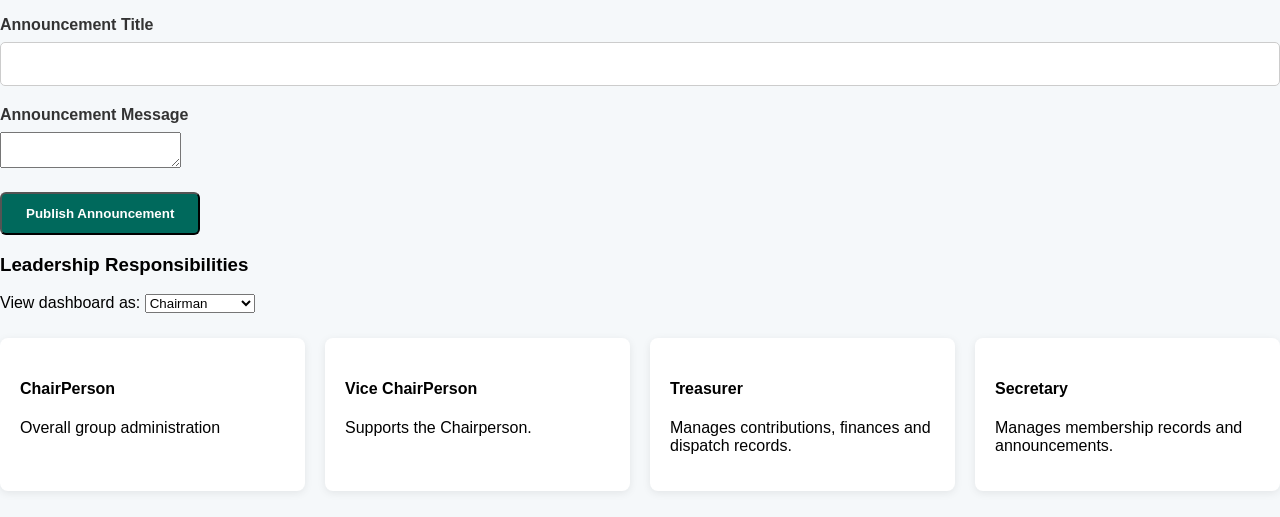
==== commit c03e75fa: "Add member payment history and contribution history" ====
--- a/leadership/dashboard.html
+++ b/leadership/dashboard.html
@@ -306,6 +306,70 @@
                 <div class="dashboard-card">
                     <h3>Outstanding Contributions</h3>
                     <p id="outstanding-contributions">KSh 16,800</p>
+                </div>
+                <div class="payment-form-section">
+                    <h3>Record Member Payment</h3>
+
+                    <form id="payment-form">
+                        <div class="form-group">
+                            <label for="payment-member">Member</label>
+                            <select id="payment-member" required>
+                                <option value="">Select Member</option>
+                            </select>
+                        </div>
+
+                        <div class="form-group">
+                            <label for="payment-amount">Amount Received (KSh)</label>
+                            <input type="number" id="payment-amount" min="1" required>
+                        </div>
+
+                        <div class="form-group">
+                            <label for="payment-date">Payment Date</label>
+                            <input type="date" id="payment-date" required>
+                        </div>
+
+                        <div class="form-group">
+                            <label for="payment-reference">Transaction Reference</label>
+                            <input type="text" id="payment-reference" required>
+                        </div>
+
+                        <div class="form-group">
+                            <label for="payment-method">Payment Method</label>
+                            <select id="payment-method" required>
+                                <option value="">Select Method</option>
+                                <option value="M-Pesa">M-Pesa</option>
+                                <option value="Cash">Cash</option>
+                                <option value="Bank Transfer">Bank Transfer</option>
+                            </select>
+                        </div>
+
+                        <button type="submit" class="cta-button">
+                            Record Payment
+                        </button>
+
+                        <p id="payment-message"></p>
+                    </form>
+
+                    <div class="payment-verification-section" id="payment-verification-section">
+                        <h3>Payment Verification</h3>
+
+                        <table class="contribution-table">
+                            <thead>
+                                <tr>
+                                    <th>Member Number</th>
+                                    <th>Amount</th>
+                                    <th>Payment Date</th>
+                                    <th>Reference</th>
+                                    <th>Method</th>
+                                    <th>Status</th>
+                                    <th>Action</th>
+                                </tr>
+                            </thead>
+
+                            <tbody id="pending-payments-list">
+                            </tbody>
+                        </table>
+                    </div>
                 </div>
                 <div>
                     <h3>M-Pesa Transaction History</h3>
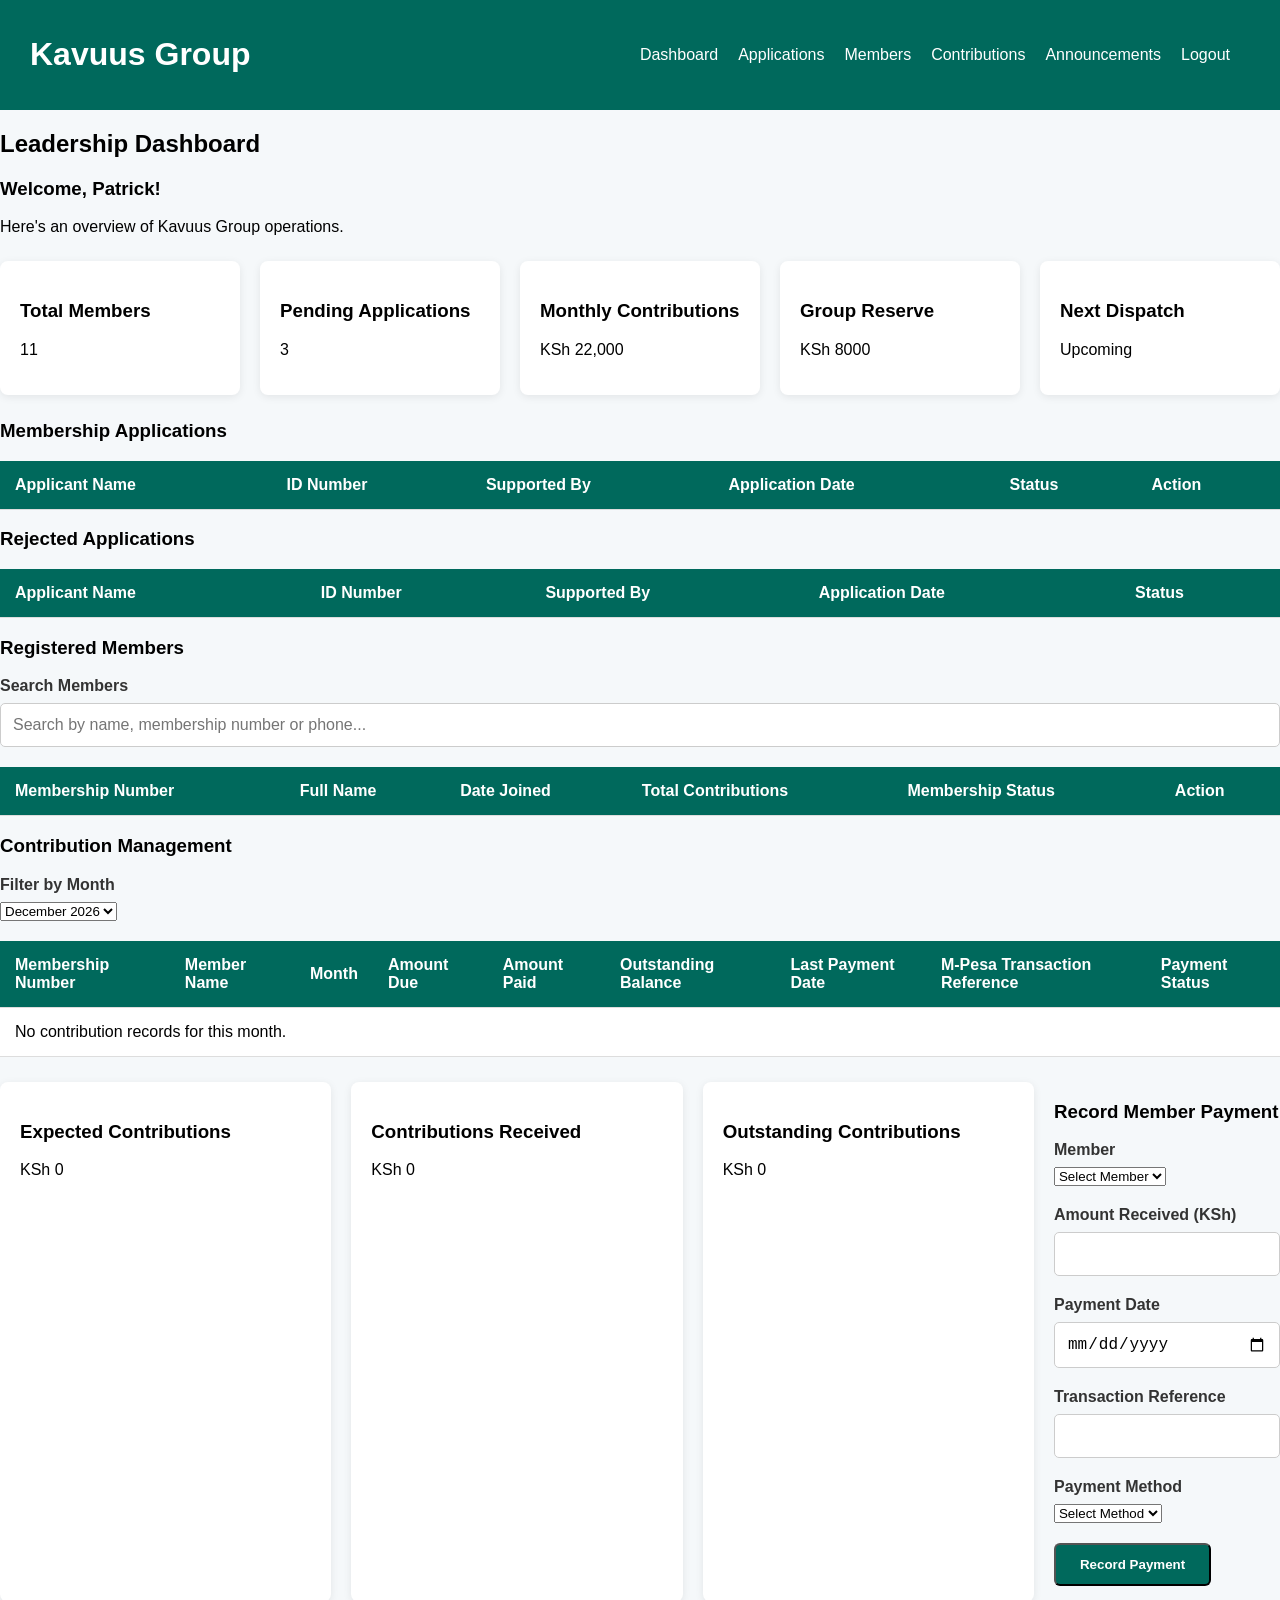
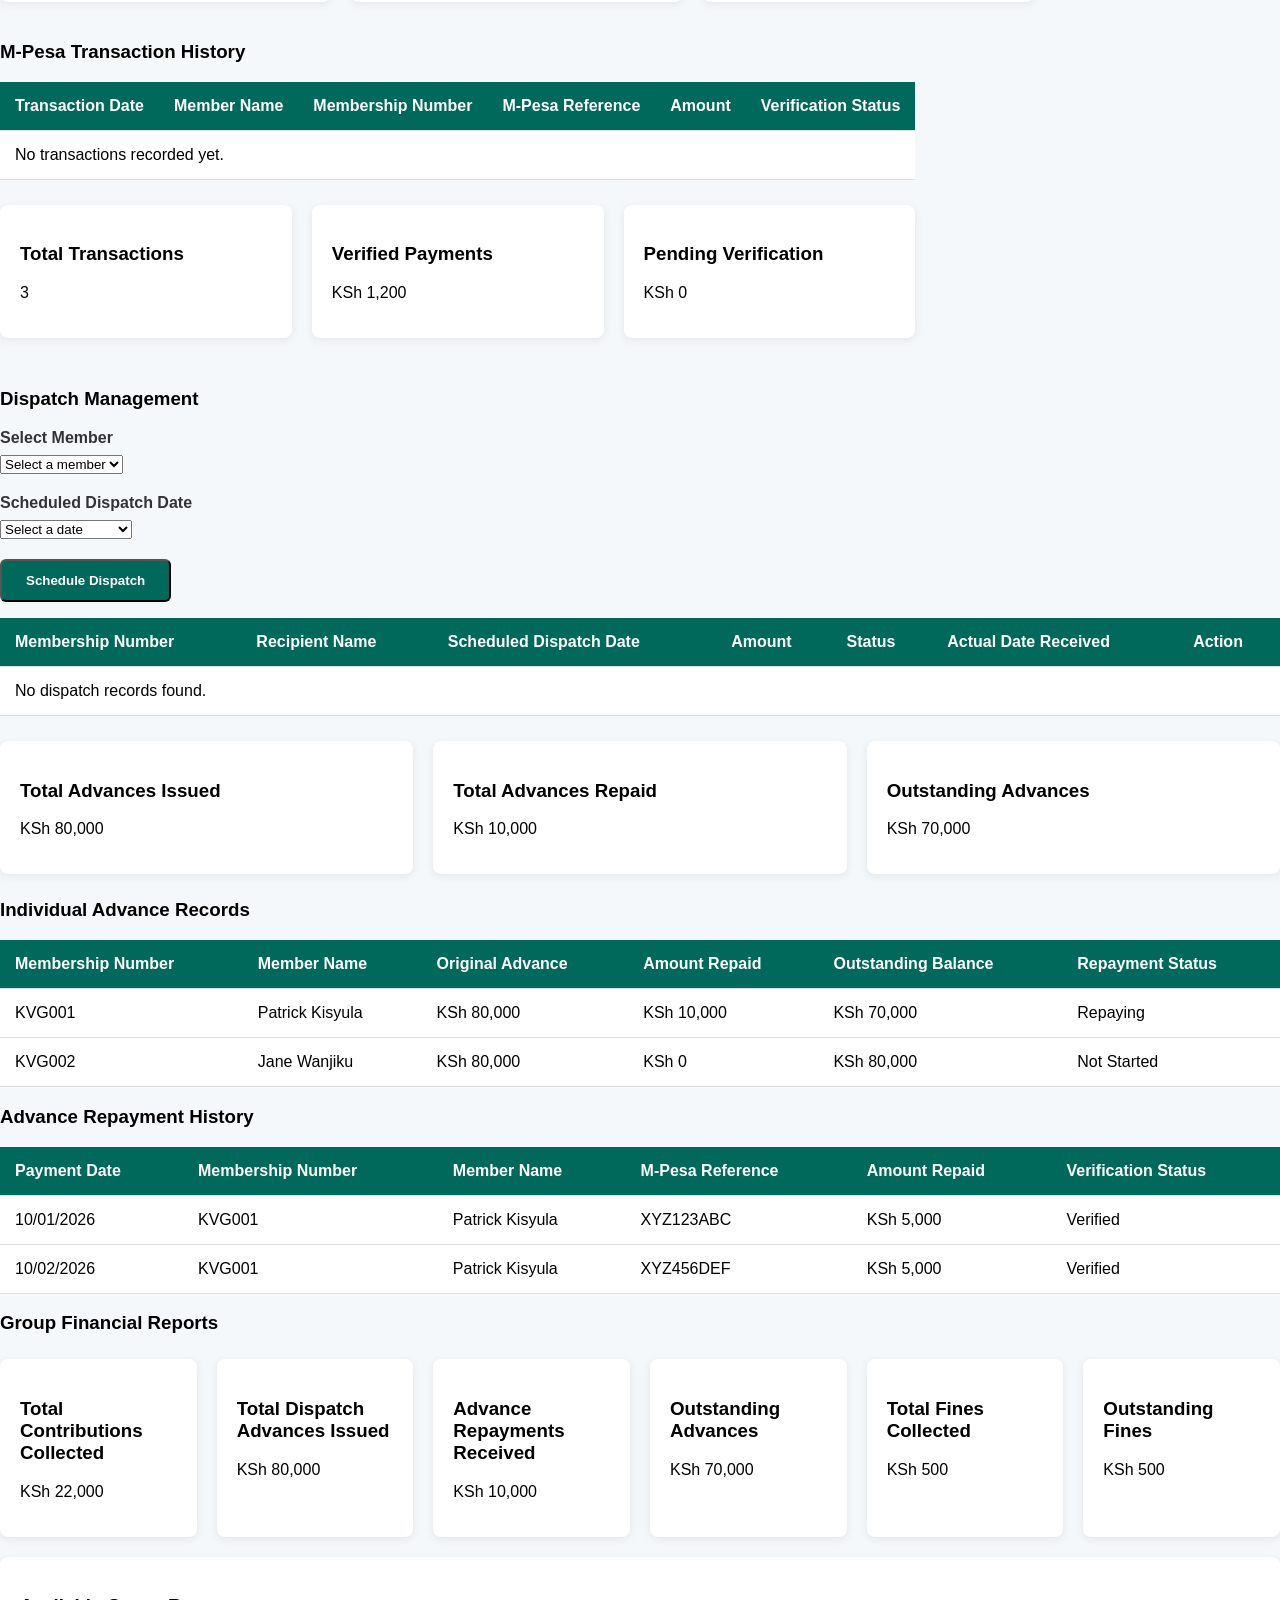
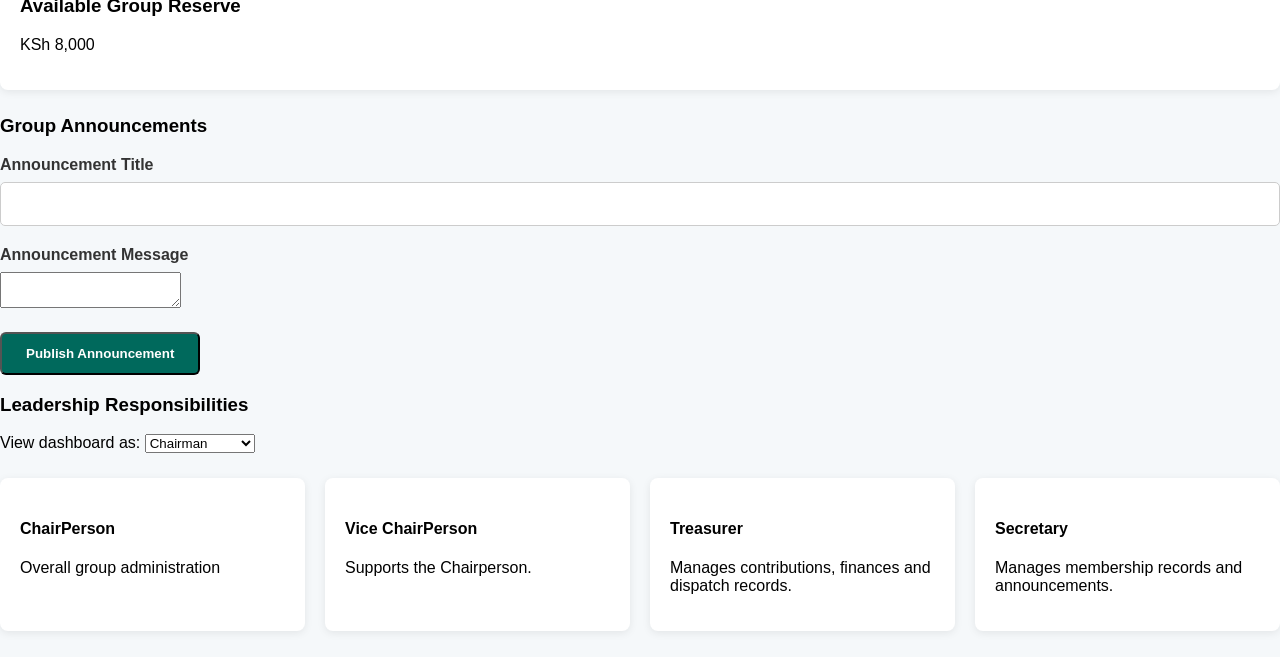
==== commit a5a40979: "Add dispatch scheduling and management workflow" ====
--- a/leadership/dashboard.html
+++ b/leadership/dashboard.html
@@ -435,34 +435,43 @@
         </section>
         <section id="dispatch">
             <h3>Dispatch Management</h3>
-            <table class="contribution-table">
-                <thead>
-                    <tr>
-                        <th>Dispatch Cycle</th>
-                        <th>Recipient Name</th>
-                        <th>Amount</th>
-                        <th>Date Received</th>
-                        <th>Status</th>
-                    </tr>
-                </thead>
-                <tbody>
-                    <tr>
-                        <td>Cycle 1</td>
-                        <td>Patrick Kisyula</td>
-                        <td>KSh 80,000</td>
-                        <td>01/04/2026</td>
-                        <td>Received</td>
-                    </tr>
-                     <tr>
-                        <td>Cycle 1</td>
-                        <td>Jane Wanjiku</td>
-                        <td>KSh 80,000</td>
-                        <td>--</td>
-                        <td>Pending</td>
-                    </tr>
-                    
-                </tbody>
-            </table>
+            <form id="dispatch-form">
+                <div class="form-group">
+                    <label for="dispatch-member">Select Member</label>
+                    <select id="dispatch-member" required>
+                        <option value="">Select a member</option>
+                    </select>
+                </div>
+
+                <div class="form-group">
+                    <label for="scheduled-dispatch-date">Scheduled Dispatch Date</label>
+                    <select id="scheduled-dispatch-date" required>
+                        <option value="">Select a date</option>
+                        <option value="2027-01-06">6 January 2027</option>
+                        <option value="2027-05-06">6 May 2027</option>
+                        <option value="2027-09-06">6 September 2027</option>
+                    </select>
+                </div>
+
+                <button type="submit" class="cta-button">Schedule Dispatch</button>
+
+                <p id="dispatch-message"></p>
+            </form>
+           <table class="contribution-table">
+            <thead>
+                <tr>
+                    <th>Membership Number</th>
+                    <th>Recipient Name</th>
+                    <th>Scheduled Dispatch Date</th>
+                    <th>Amount</th>
+                    <th>Status</th>
+                    <th>Actual Date Received</th>
+                    <th>Action</th>
+                </tr>
+            </thead>
+            <tbody id="dispatch-list">
+            </tbody>
+        </table>
             <div class="dashboard-cards">
                 <div class="dashboard-card">
                     <h3>Total Advances Issued</h3>
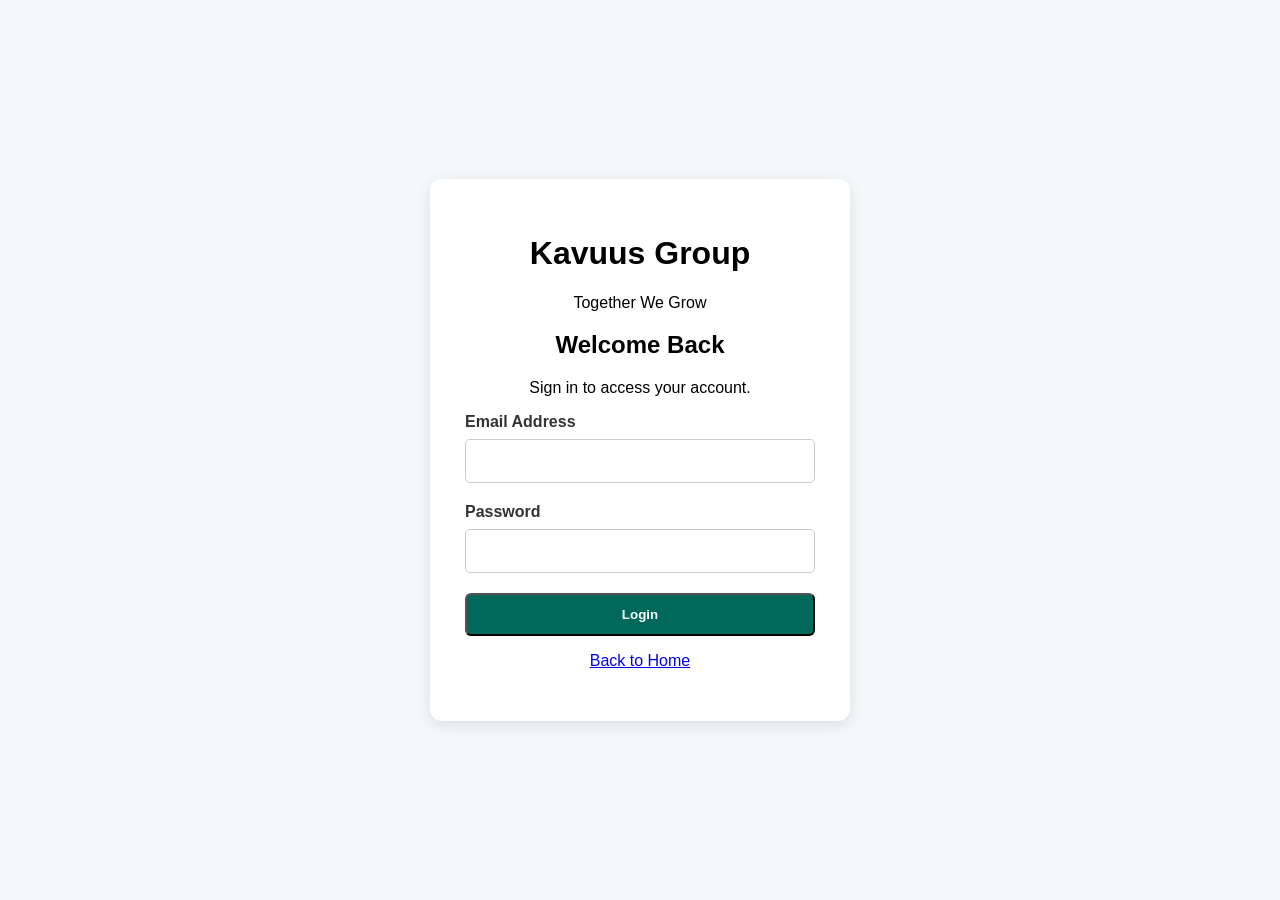
==== commit 0c6bbd14: "Build member authentication and financial dashboards" ====
--- a/leadership/dashboard.html
+++ b/leadership/dashboard.html
@@ -32,25 +32,86 @@
         <div class="dashboard-cards">
             <div class="dashboard-card">
                 <h3>Total Members</h3>
-                <p>11</p>
+                <p id="total-members">11</p>
             </div>
             <div class="dashboard-card">
                 <h3>Pending Applications</h3>
-                <p>3</p>
+                <p id="pending-applications">3</p>
             </div>
              <div class="dashboard-card">
                 <h3>Monthly Contributions</h3>
-                <p>KSh 22,000</p>
+                <p id="monthly-contributions">KSh 22,000</p>
             </div>
              <div class="dashboard-card">
                 <h3>Group Reserve</h3>
-                <p>KSh 8000</p>
+                <p id="group-reserve">KSh 8000</p>
             </div>
              <div class="dashboard-card">
                 <h3>Next Dispatch</h3>
-                <p>Upcoming</p>
-            </div>
+                <p >Upcoming</p>
+            </div>
+
         </div>
+
+        <section id="group-transactions">
+            <h3>Group Transactions</h3>
+
+            <form id="group-transaction-form">
+                <div class="form-group">
+                    <label for="transaction-date">Transaction Date</label>
+                    <input type="date" id="transaction-date" required>
+                </div>
+
+                <div class="form-group">
+                    <label for="transaction-description">Description</label>
+                    <input type="text" id="transaction-description" required>
+                </div>
+
+                <div class="form-group">
+                    <label for="transaction-category">Category</label>
+                    <select id="transaction-category" required>
+                        <option value="">Select category</option>
+                        <option value="Bank Charges">Bank Charges</option>
+                        <option value="Purchase">Purchase</option>
+                        <option value="Gift">Gift</option>
+                        <option value="Other">Other</option>
+                    </select>
+                </div>
+
+                <div class="form-group">
+                    <label for="transaction-type">Transaction Type</label>
+                    <select id="transaction-type" required>
+                        <option value="">Select type</option>
+                        <option value="Income">Income</option>
+                        <option value="Expense">Expense</option>
+                    </select>
+                </div>
+
+                <div class="form-group">
+                    <label for="transaction-amount">Amount (KSh)</label>
+                    <input type="number" id="transaction-amount" min="1" step="0.01" required>
+                </div>
+
+                <button type="submit" class="cta-button">Record Transaction</button>
+                <p id="transaction-message"></p>
+            </form>
+
+            <h3>Transaction History</h3>
+
+            <table class="contribution-table">
+                <thead>
+                    <tr>
+                        <th>Date</th>
+                        <th>Description</th>
+                        <th>Category</th>
+                        <th>Type</th>
+                        <th>Amount</th>
+                        <th>Recorded By</th>
+                    </tr>
+                </thead>
+                <tbody id="group-transactions-list"></tbody>
+            </table>
+        </section>
         <section id="applications">
             <h3>Membership Applications</h3>
             <table class="contribution-table">
@@ -416,17 +477,17 @@
                     <div class="dashboard-cards">
                         <div class="dashboard-card">
                             <h3>Total Transactions</h3>
-                            <p>3</p>
+                            <p id="total-transactions">0</p>
                         </div>
 
                         <div class="dashboard-card">
                             <h3>Verified Payments</h3>
-                            <p>KSh 1,200</p>
+                            <p id="verified-payments">KSh 0</p>
                         </div>
 
                         <div class="dashboard-card">
                             <h3>Pending Verification</h3>
-                            <p>KSh 0</p>
+                            <p id="pending-verification">KSh 0</p>
                         </div>
                     </div>
                 </div>
--- a/css/style.css
+++ b/css/style.css
@@ -284,6 +284,45 @@
 .member-profile p {
     margin: 12px 0;
     color: #555;
+}
+
+.login-container {
+    min-height: 100vh;
+    display: flex;
+    justify-content: center;
+    align-items: center;
+    padding: 20px;
+}
+
+.login-card {
+    width: 100%;
+    max-width: 420px;
+    padding: 35px;
+    background-color: white;
+    border-radius: 12px;
+    box-shadow: 0 4px 15px rgba(0, 0, 0, 0.1);
+}
+
+.login-card h1,
+.login-card h2,
+.login-card > p {
+    text-align: center;
+}
+
+.login-card .form-group {
+    margin-bottom: 20px;
+}
+
+.login-card input {
+    width: 100%;
+    padding: 12px;
+    border: 1px solid #ccc;
+    border-radius: 6px;
+    box-sizing: border-box;
+}
+
+.login-card button {
+    width: 100%;
 }
 
 [hidden] {
